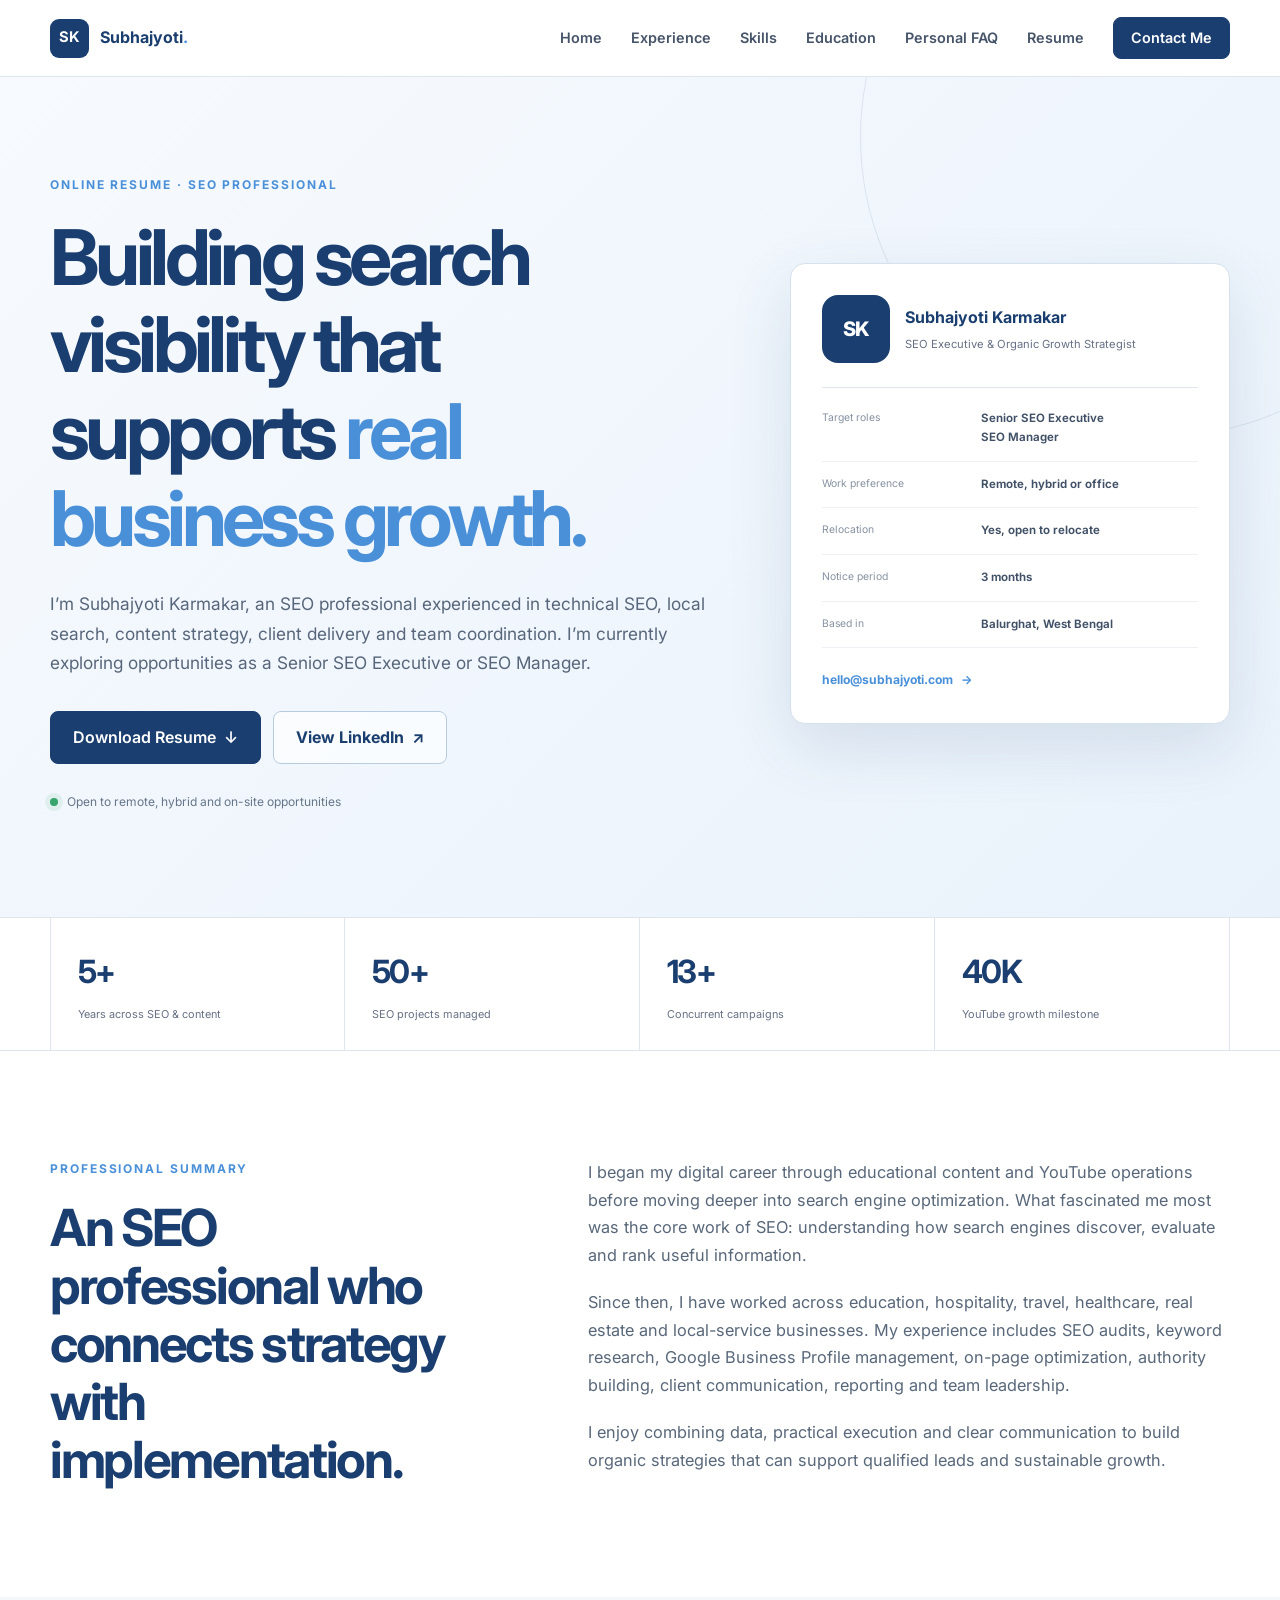
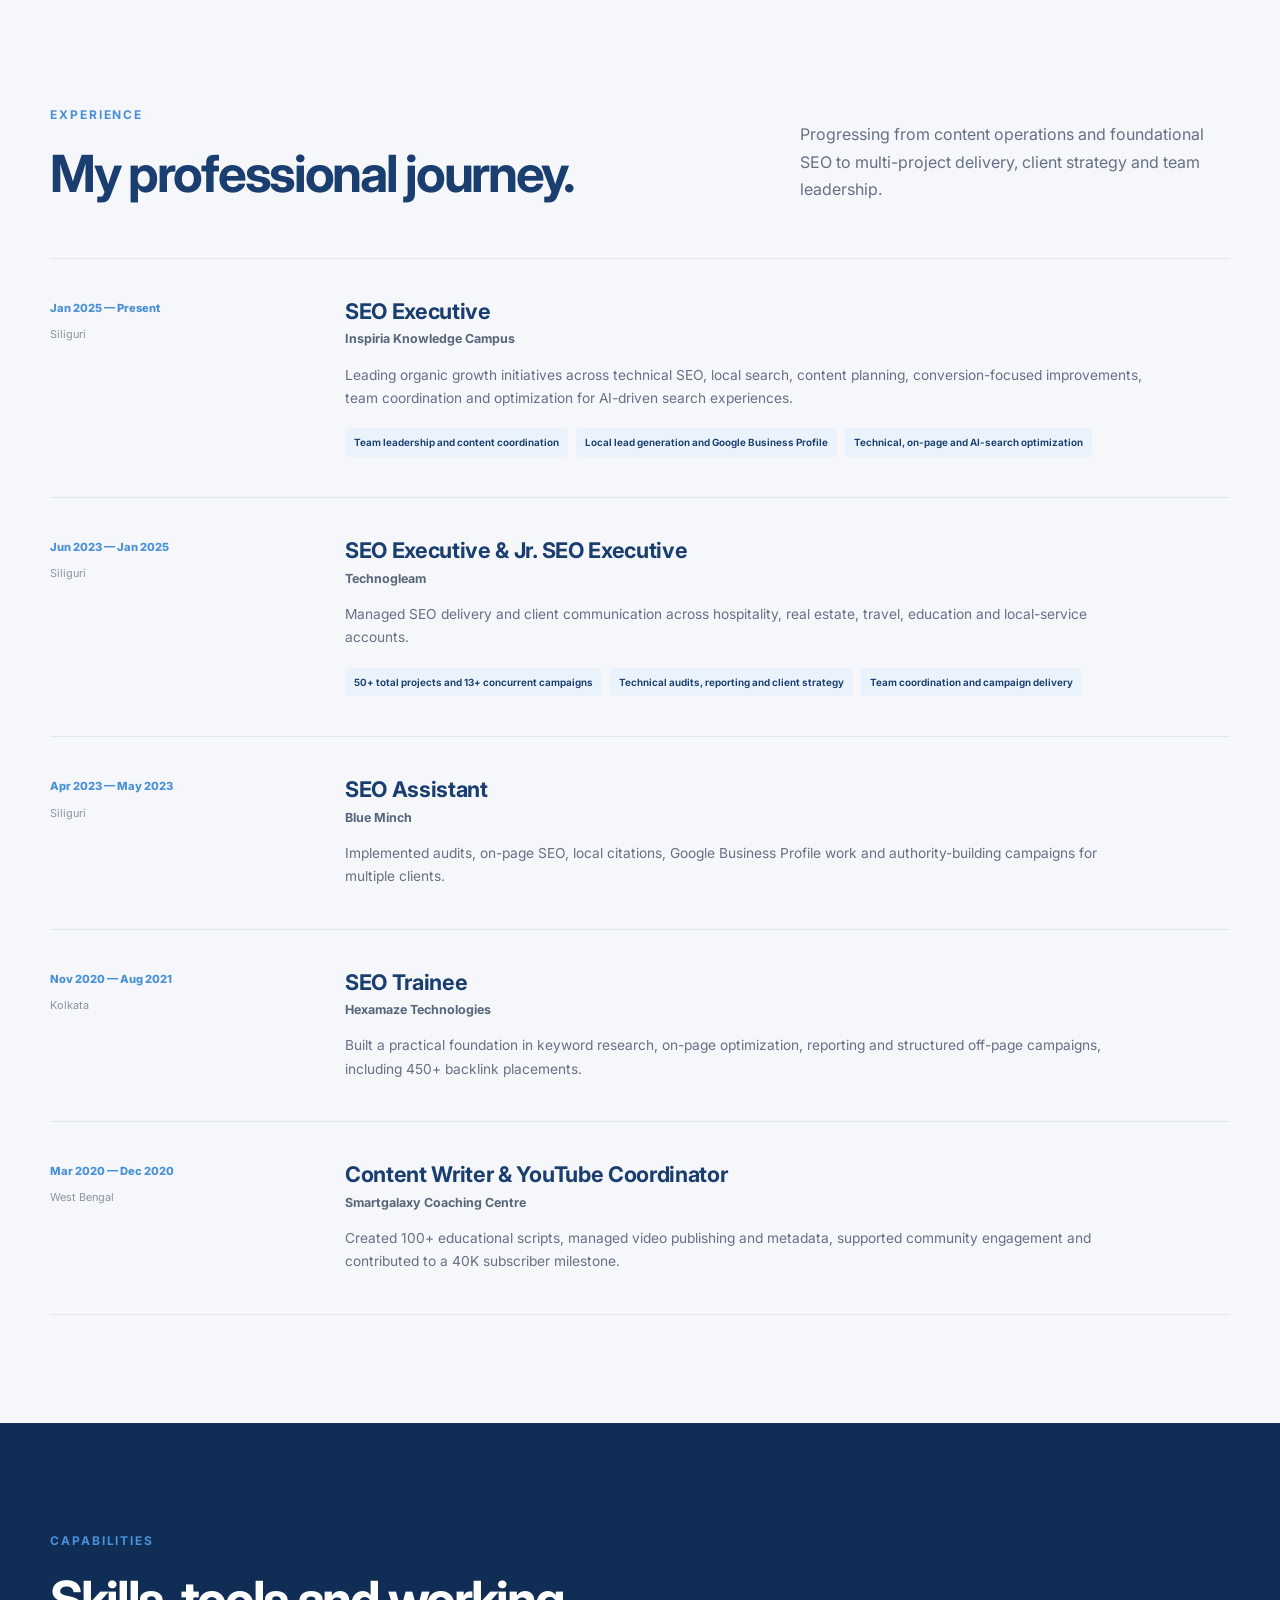
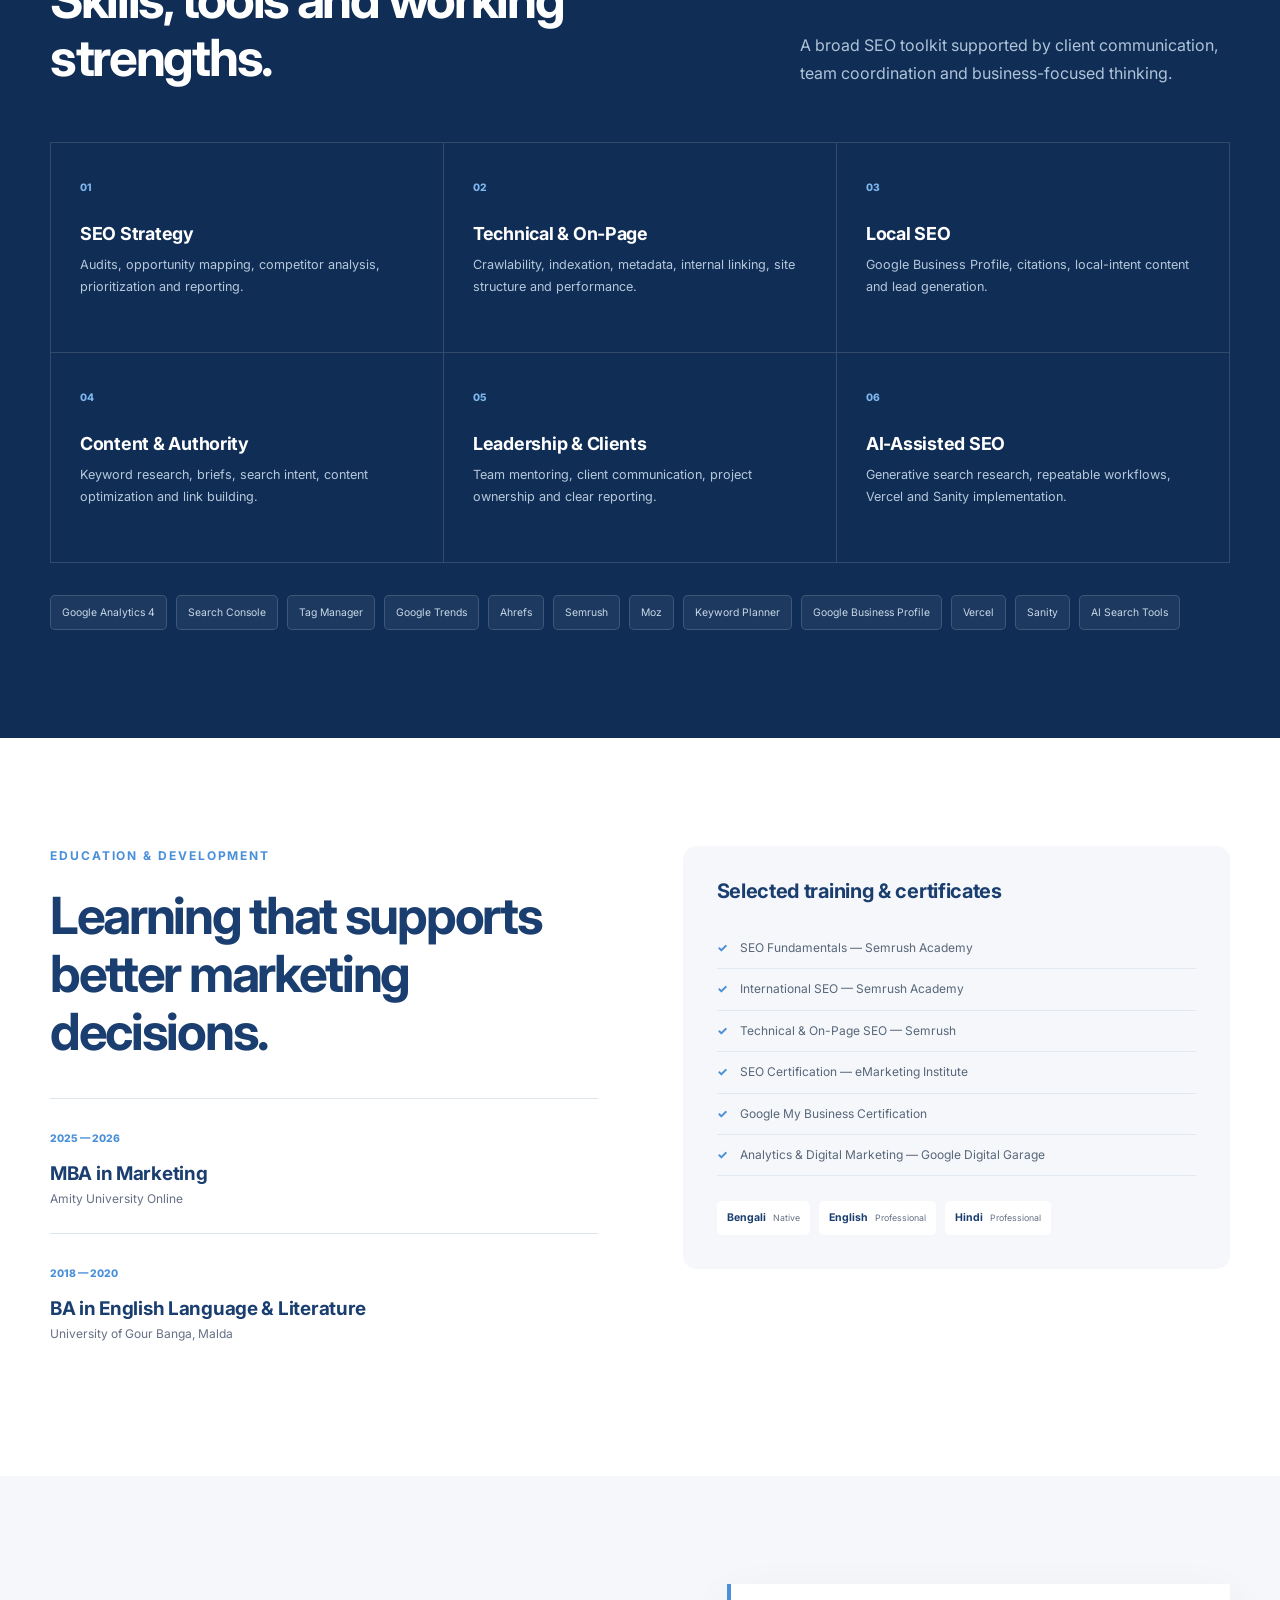
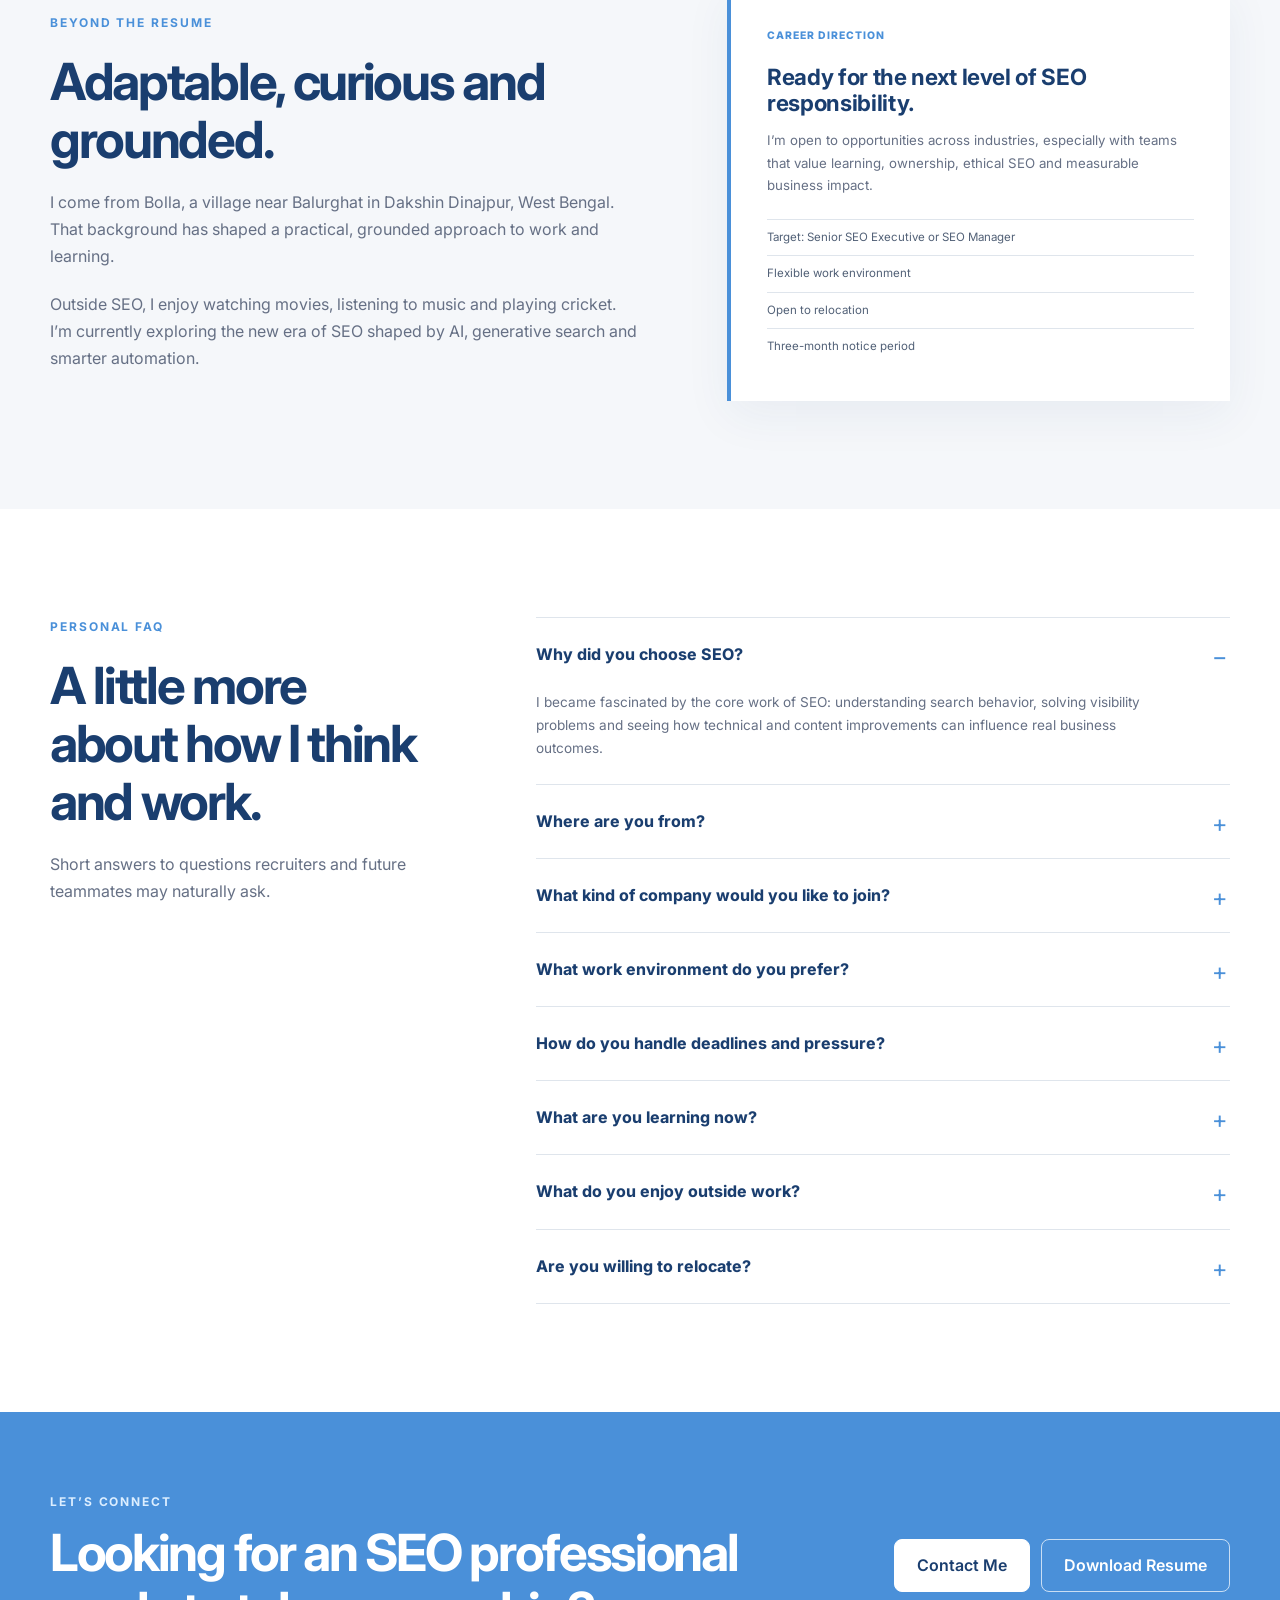
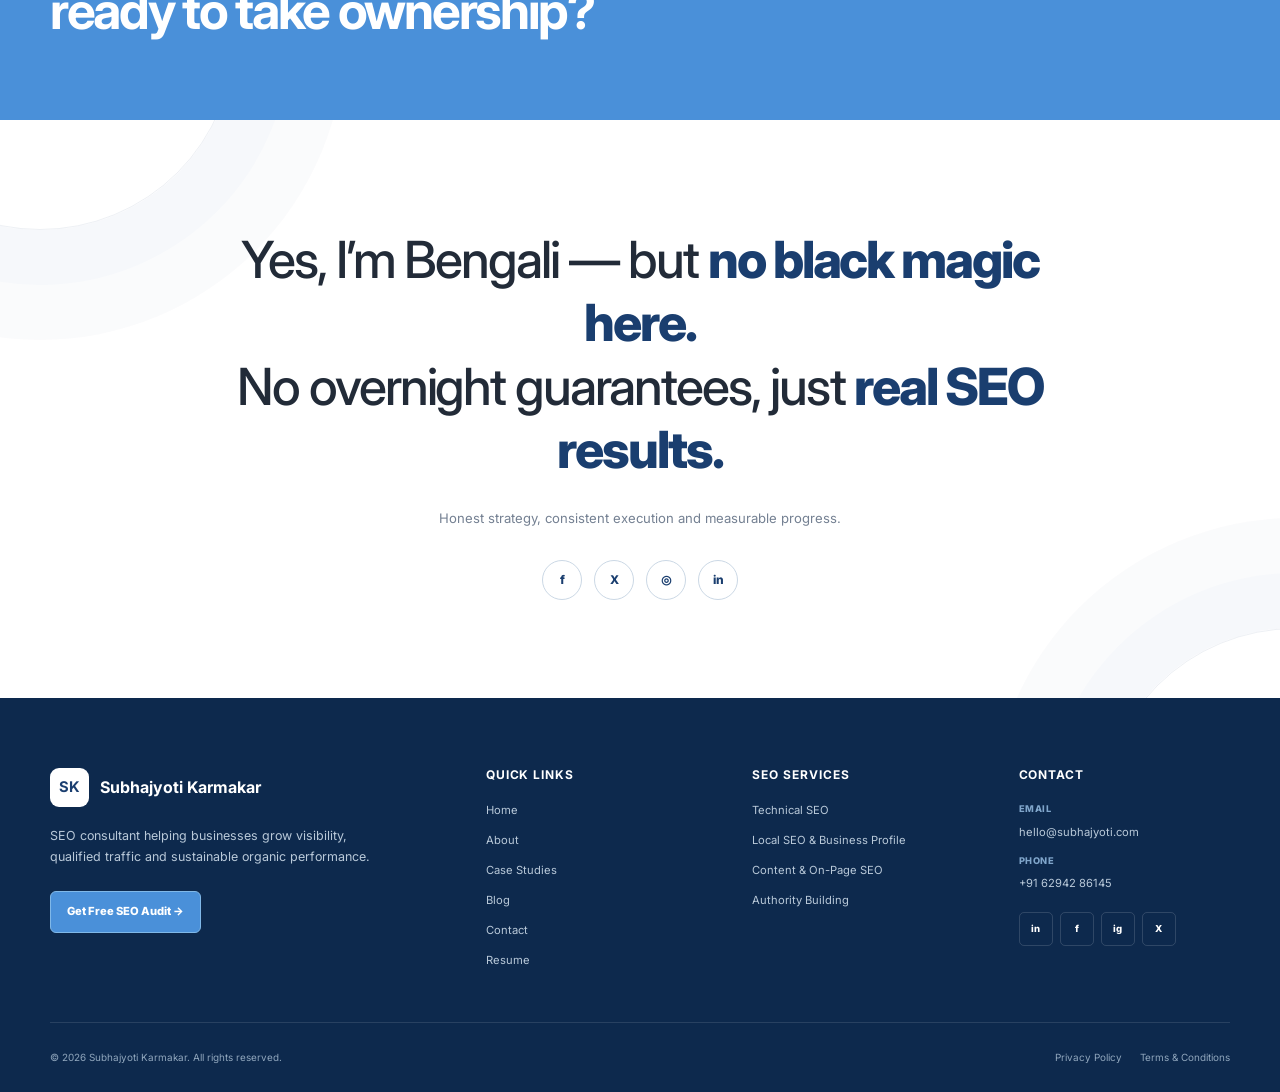
==== pages/about.html @ 091ea323 "Add files via upload" ====
<!DOCTYPE html>
<html lang="en">
<head>
  <meta charset="UTF-8">
  <meta name="viewport" content="width=device-width, initial-scale=1.0">
  <meta name="description" content="Learn about Subhajyoti Karmakar, an SEO professional with experience in technical SEO, local SEO, content strategy, team leadership and AI-assisted search optimization.">
  <meta name="author" content="Subhajyoti Karmakar">
  <meta name="robots" content="index, follow">
  <meta name="theme-color" content="#1A3E6F">

  <meta property="og:type" content="profile">
  <meta property="og:title" content="About Subhajyoti Karmakar | SEO Professional">
  <meta property="og:description" content="Online resume, professional journey, experience, skills and career goals of SEO professional Subhajyoti Karmakar.">
  <meta property="og:url" content="https://subhajyoti.com/about">
  <link rel="canonical" href="https://subhajyoti.com/about">

  <title>About Subhajyoti Karmakar | Senior SEO Executive</title>

  <link rel="preconnect" href="https://fonts.googleapis.com">
  <link rel="preconnect" href="https://fonts.gstatic.com" crossorigin>
  <link href="https://fonts.googleapis.com/css2?family=Inter:wght@400;500;600;700;800&family=Noto+Sans+Bengali:wght@500;600;700;800&display=swap" rel="stylesheet">
  <link rel="stylesheet" href="../assets/css/styles.css">
  <link rel="stylesheet" href="../assets/css/about.css">
  <script src="../assets/js/about.js" defer></script>

  <script type="application/ld+json">
    {
      "@context": "https://schema.org",
      "@type": "ProfilePage",
      "mainEntity": {
        "@type": "Person",
        "name": "Subhajyoti Karmakar",
        "jobTitle": "SEO Executive",
        "email": "mailto:hello@subhajyoti.com",
        "url": "https://subhajyoti.com/about",
        "sameAs": [
          "https://www.linkedin.com/in/subhajyoti-karmakar/",
          "https://www.facebook.com/subhajyotik0",
          "https://www.instagram.com/iamsubhajyoti/",
          "https://x.com/i_am_subhajyoti"
        ],
        "address": {
          "@type": "PostalAddress",
          "addressLocality": "Balurghat",
          "addressRegion": "West Bengal",
          "addressCountry": "IN"
        },
        "knowsLanguage": ["Bengali", "English", "Hindi"],
        "knowsAbout": ["SEO Strategy", "Technical SEO", "Local SEO", "Content Strategy", "Link Building", "YouTube SEO", "Google Analytics 4", "Google Search Console", "AI Search Optimization"]
      }
    }
  </script>
  <script type="application/ld+json">
    {
      "@context": "https://schema.org",
      "@type": "BreadcrumbList",
      "itemListElement": [
        {"@type":"ListItem","position":1,"name":"Home","item":"https://subhajyoti.com/"},
        {"@type":"ListItem","position":2,"name":"About","item":"https://subhajyoti.com/about"}
      ]
    }
  </script>
</head>
<body class="about-page">
  <a class="skip-link" href="#main-content">Skip to main content</a>

  <header class="site-header" id="top">
    <div class="container nav-wrap">
      <a class="brand" href="../index.html" aria-label="Subhajyoti Karmakar, homepage">
        <span class="brand-mark" aria-hidden="true">SK</span>
        <span>Subhajyoti<span class="brand-dot">.</span></span>
      </a>

      <button class="menu-toggle" type="button" aria-expanded="false" aria-controls="primary-nav" aria-label="Open navigation menu">
        <span></span><span></span><span></span>
      </button>

      <nav class="primary-nav" id="primary-nav" aria-label="About page navigation">
        <a href="../index.html">Home</a>
        <a href="#experience">Experience</a>
        <a href="#skills">Skills</a>
        <a href="#education">Education</a>
        <a href="#personal-faq">Personal FAQ</a>
        <a href="../assets/documents/subhajyoti-karmakar-resume.pdf" target="_blank">Resume</a>
        <a class="button button-small" href="mailto:hello@subhajyoti.com">Contact Me</a>
      </nav>
    </div>
  </header>

  <main id="main-content">
    <section class="resume-hero" aria-labelledby="about-title">
      <div class="container resume-hero-grid">
        <div class="resume-hero-copy">
          <p class="eyebrow">Online Resume &middot; SEO Professional</p>
          <h1 id="about-title">Building search visibility that supports <span>real business growth.</span></h1>
          <p>I&rsquo;m Subhajyoti Karmakar, an SEO professional experienced in technical SEO, local search, content strategy, client delivery and team coordination. I&rsquo;m currently exploring opportunities as a Senior SEO Executive or SEO Manager.</p>
          <div class="resume-actions">
            <a class="button" href="../assets/documents/subhajyoti-karmakar-resume.pdf" download>Download Resume <span aria-hidden="true">&darr;</span></a>
            <a class="outline-button" href="https://www.linkedin.com/in/subhajyoti-karmakar/" target="_blank" rel="noopener noreferrer">View LinkedIn <span aria-hidden="true">&nearr;</span></a>
          </div>
          <div class="availability-line"><i></i><span>Open to remote, hybrid and on-site opportunities</span></div>
        </div>

        <aside class="candidate-card" aria-label="Candidate overview">
          <div class="candidate-top">
            <div class="profile-monogram" aria-hidden="true">SK</div>
            <div><strong>Subhajyoti Karmakar</strong><span>SEO Executive &amp; Organic Growth Strategist</span></div>
          </div>
          <dl>
            <div><dt>Target roles</dt><dd>Senior SEO Executive<br>SEO Manager</dd></div>
            <div><dt>Work preference</dt><dd>Remote, hybrid or office</dd></div>
            <div><dt>Relocation</dt><dd>Yes, open to relocate</dd></div>
            <div><dt>Notice period</dt><dd>3 months</dd></div>
            <div><dt>Based in</dt><dd>Balurghat, West Bengal</dd></div>
          </dl>
          <a href="mailto:hello@subhajyoti.com">hello@subhajyoti.com <span aria-hidden="true">&rarr;</span></a>
        </aside>
      </div>
    </section>

    <section class="quick-proof" aria-label="Career highlights">
      <div class="container quick-proof-grid">
        <div><strong>5+</strong><span>Years across SEO &amp; content</span></div>
        <div><strong>50+</strong><span>SEO projects managed</span></div>
        <div><strong>13+</strong><span>Concurrent campaigns</span></div>
        <div><strong>40K</strong><span>YouTube growth milestone</span></div>
      </div>
    </section>

    <section class="about-resume-section" aria-labelledby="summary-title">
      <div class="container summary-grid">
        <div>
          <p class="eyebrow">Professional summary</p>
          <h2 id="summary-title">An SEO professional who connects strategy with implementation.</h2>
        </div>
        <div class="summary-copy">
          <p>I began my digital career through educational content and YouTube operations before moving deeper into search engine optimization. What fascinated me most was the core work of SEO: understanding how search engines discover, evaluate and rank useful information.</p>
          <p>Since then, I have worked across education, hospitality, travel, healthcare, real estate and local-service businesses. My experience includes SEO audits, keyword research, Google Business Profile management, on-page optimization, authority building, client communication, reporting and team leadership.</p>
          <p>I enjoy combining data, practical execution and clear communication to build organic strategies that can support qualified leads and sustainable growth.</p>
        </div>
      </div>
    </section>

    <section class="about-resume-section experience-section" id="experience" aria-labelledby="experience-title">
      <div class="container">
        <div class="resume-section-heading">
          <div><p class="eyebrow">Experience</p><h2 id="experience-title">My professional journey.</h2></div>
          <p>Progressing from content operations and foundational SEO to multi-project delivery, client strategy and team leadership.</p>
        </div>

        <ol class="career-list">
          <li>
            <div class="career-date"><time>Jan 2025 &mdash; Present</time><span>Siliguri</span></div>
            <div class="career-role"><h3>SEO Executive</h3><strong>Inspiria Knowledge Campus</strong><p>Leading organic growth initiatives across technical SEO, local search, content planning, conversion-focused improvements, team coordination and optimization for AI-driven search experiences.</p><ul><li>Team leadership and content coordination</li><li>Local lead generation and Google Business Profile</li><li>Technical, on-page and AI-search optimization</li></ul></div>
          </li>
          <li>
            <div class="career-date"><time>Jun 2023 &mdash; Jan 2025</time><span>Siliguri</span></div>
            <div class="career-role"><h3>SEO Executive &amp; Jr. SEO Executive</h3><strong>Technogleam</strong><p>Managed SEO delivery and client communication across hospitality, real estate, travel, education and local-service accounts.</p><ul><li>50+ total projects and 13+ concurrent campaigns</li><li>Technical audits, reporting and client strategy</li><li>Team coordination and campaign delivery</li></ul></div>
          </li>
          <li>
            <div class="career-date"><time>Apr 2023 &mdash; May 2023</time><span>Siliguri</span></div>
            <div class="career-role"><h3>SEO Assistant</h3><strong>Blue Minch</strong><p>Implemented audits, on-page SEO, local citations, Google Business Profile work and authority-building campaigns for multiple clients.</p></div>
          </li>
          <li>
            <div class="career-date"><time>Nov 2020 &mdash; Aug 2021</time><span>Kolkata</span></div>
            <div class="career-role"><h3>SEO Trainee</h3><strong>Hexamaze Technologies</strong><p>Built a practical foundation in keyword research, on-page optimization, reporting and structured off-page campaigns, including 450+ backlink placements.</p></div>
          </li>
          <li>
            <div class="career-date"><time>Mar 2020 &mdash; Dec 2020</time><span>West Bengal</span></div>
            <div class="career-role"><h3>Content Writer &amp; YouTube Coordinator</h3><strong>Smartgalaxy Coaching Centre</strong><p>Created 100+ educational scripts, managed video publishing and metadata, supported community engagement and contributed to a 40K subscriber milestone.</p></div>
          </li>
        </ol>
      </div>
    </section>

    <section class="about-resume-section skills-section" id="skills" aria-labelledby="skills-title">
      <div class="container">
        <div class="resume-section-heading light-resume-heading">
          <div><p class="eyebrow">Capabilities</p><h2 id="skills-title">Skills, tools and working strengths.</h2></div>
          <p>A broad SEO toolkit supported by client communication, team coordination and business-focused thinking.</p>
        </div>
        <div class="capability-grid">
          <article><span>01</span><h3>SEO Strategy</h3><p>Audits, opportunity mapping, competitor analysis, prioritization and reporting.</p></article>
          <article><span>02</span><h3>Technical &amp; On-Page</h3><p>Crawlability, indexation, metadata, internal linking, site structure and performance.</p></article>
          <article><span>03</span><h3>Local SEO</h3><p>Google Business Profile, citations, local-intent content and lead generation.</p></article>
          <article><span>04</span><h3>Content &amp; Authority</h3><p>Keyword research, briefs, search intent, content optimization and link building.</p></article>
          <article><span>05</span><h3>Leadership &amp; Clients</h3><p>Team mentoring, client communication, project ownership and clear reporting.</p></article>
          <article><span>06</span><h3>AI-Assisted SEO</h3><p>Generative search research, repeatable workflows, Vercel and Sanity implementation.</p></article>
        </div>
        <div class="tool-cloud" aria-label="SEO and marketing tools">
          <span>Google Analytics 4</span><span>Search Console</span><span>Tag Manager</span><span>Google Trends</span><span>Ahrefs</span><span>Semrush</span><span>Moz</span><span>Keyword Planner</span><span>Google Business Profile</span><span>Vercel</span><span>Sanity</span><span>AI Search Tools</span>
        </div>
      </div>
    </section>

    <section class="about-resume-section education-section" id="education" aria-labelledby="education-title">
      <div class="container education-layout">
        <div>
          <p class="eyebrow">Education &amp; development</p>
          <h2 id="education-title">Learning that supports better marketing decisions.</h2>
          <div class="education-list">
            <article><time>2025 &mdash; 2026</time><h3>MBA in Marketing</h3><p>Amity University Online</p></article>
            <article><time>2018 &mdash; 2020</time><h3>BA in English Language &amp; Literature</h3><p>University of Gour Banga, Malda</p></article>
          </div>
        </div>
        <div class="certification-panel">
          <h3>Selected training &amp; certificates</h3>
          <ul>
            <li>SEO Fundamentals &mdash; Semrush Academy</li>
            <li>International SEO &mdash; Semrush Academy</li>
            <li>Technical &amp; On-Page SEO &mdash; Semrush</li>
            <li>SEO Certification &mdash; eMarketing Institute</li>
            <li>Google My Business Certification</li>
            <li>Analytics &amp; Digital Marketing &mdash; Google Digital Garage</li>
          </ul>
          <div class="language-row"><span>Bengali <small>Native</small></span><span>English <small>Professional</small></span><span>Hindi <small>Professional</small></span></div>
        </div>
      </div>
    </section>

    <section class="about-resume-section personal-section" aria-labelledby="personal-title">
      <div class="container personal-grid">
        <div class="personal-copy">
          <p class="eyebrow">Beyond the resume</p>
          <h2 id="personal-title">Adaptable, curious and grounded.</h2>
          <p>I come from Bolla, a village near Balurghat in Dakshin Dinajpur, West Bengal. That background has shaped a practical, grounded approach to work and learning.</p>
          <p>Outside SEO, I enjoy watching movies, listening to music and playing cricket. I&rsquo;m currently exploring the new era of SEO shaped by AI, generative search and smarter automation.</p>
        </div>
        <div class="career-direction-card">
          <span>Career direction</span>
          <h3>Ready for the next level of SEO responsibility.</h3>
          <p>I&rsquo;m open to opportunities across industries, especially with teams that value learning, ownership, ethical SEO and measurable business impact.</p>
          <ul><li>Target: Senior SEO Executive or SEO Manager</li><li>Flexible work environment</li><li>Open to relocation</li><li>Three-month notice period</li></ul>
        </div>
      </div>
    </section>

    <section class="about-resume-section faq-resume-section" id="personal-faq" aria-labelledby="personal-faq-title">
      <div class="container faq-resume-layout">
        <div class="faq-resume-intro">
          <p class="eyebrow">Personal FAQ</p>
          <h2 id="personal-faq-title">A little more about how I think and work.</h2>
          <p>Short answers to questions recruiters and future teammates may naturally ask.</p>
        </div>
        <div class="faq-resume-list">
          <details open><summary>Why did you choose SEO?</summary><p>I became fascinated by the core work of SEO: understanding search behavior, solving visibility problems and seeing how technical and content improvements can influence real business outcomes.</p></details>
          <details><summary>Where are you from?</summary><p>I&rsquo;m from Bolla village near Balurghat in Dakshin Dinajpur, West Bengal.</p></details>
          <details><summary>What kind of company would you like to join?</summary><p>I&rsquo;m open across industries. The most important factors are meaningful responsibility, continuous learning, ethical work and the opportunity to contribute to measurable growth.</p></details>
          <details><summary>What work environment do you prefer?</summary><p>I can adapt to remote, hybrid or office-based environments and work effectively with the structure the role requires.</p></details>
          <details><summary>How do you handle deadlines and pressure?</summary><p>I organize work by priority, focus on the highest-impact tasks, communicate timelines clearly and remain flexible when plans change.</p></details>
          <details><summary>What are you learning now?</summary><p>I&rsquo;m exploring the new SEO era shaped by AI, generative search, automation and changing user discovery behavior.</p></details>
          <details><summary>What do you enjoy outside work?</summary><p>I enjoy watching movies, listening to music and playing cricket.</p></details>
          <details><summary>Are you willing to relocate?</summary><p>Yes. I&rsquo;m open to relocation and also comfortable with remote or hybrid opportunities.</p></details>
        </div>
      </div>
    </section>

    <section class="resume-cta" aria-labelledby="resume-cta-title">
      <div class="container resume-cta-inner">
        <div><p class="eyebrow">Let&rsquo;s connect</p><h2 id="resume-cta-title">Looking for an SEO professional ready to take ownership?</h2></div>
        <div class="resume-cta-actions"><a class="button button-light" href="mailto:hello@subhajyoti.com">Contact Me</a><a class="button button-outline-light" href="../assets/documents/subhajyoti-karmakar-resume.pdf" download>Download Resume</a></div>
      </div>
    </section>

    <section class="bengali-signoff" aria-labelledby="bengali-signoff-title">
      <div class="container bengali-signoff-inner">
        <h2 id="bengali-signoff-title">Yes, I&rsquo;m Bengali &mdash; but <strong>no black magic here.</strong><br>No overnight guarantees, just <strong>real SEO results.</strong></h2>
        <p class="signoff-translation">Honest strategy, consistent execution and measurable progress.</p>
        <div class="signoff-socials" aria-label="Social profiles">
          <a href="https://www.facebook.com/subhajyotik0" target="_blank" rel="noopener noreferrer" aria-label="Facebook"><span aria-hidden="true">f</span></a>
          <a href="https://x.com/i_am_subhajyoti" target="_blank" rel="noopener noreferrer" aria-label="X"><span aria-hidden="true">X</span></a>
          <a href="https://www.instagram.com/iamsubhajyoti/" target="_blank" rel="noopener noreferrer" aria-label="Instagram"><span aria-hidden="true">◎</span></a>
          <a href="https://www.linkedin.com/in/subhajyoti-karmakar/" target="_blank" rel="noopener noreferrer" aria-label="LinkedIn"><span aria-hidden="true">in</span></a>
        </div>
      </div>
    </section>
  </main>

  <footer class="site-footer"><div class="container footer-main"><div class="footer-intro"><a class="brand footer-brand" href="../index.html"><span class="brand-mark" aria-hidden="true">SK</span><span>Subhajyoti Karmakar</span></a><p>SEO consultant helping businesses grow visibility, qualified traffic and sustainable organic performance.</p><a class="footer-audit" href="contact.html#contact-form-section">Get Free SEO Audit &rarr;</a></div><div class="footer-column"><h2>Quick Links</h2><nav aria-label="Footer navigation"><a href="../index.html">Home</a><a href="about.html">About</a><a href="case-studies.html">Case Studies</a><a href="blog.html">Blog</a><a href="contact.html">Contact</a><a href="../assets/documents/subhajyoti-karmakar-resume.pdf" target="_blank">Resume</a></nav></div><div class="footer-column"><h2>SEO Services</h2><nav aria-label="Footer services"><a href="../index.html#services">Technical SEO</a><a href="../index.html#services">Local SEO &amp; Business Profile</a><a href="../index.html#services">Content &amp; On-Page SEO</a><a href="../index.html#services">Authority Building</a></nav></div><div class="footer-column"><h2>Contact</h2><address class="footer-contact-list"><span>Email</span><a href="mailto:hello@subhajyoti.com">hello@subhajyoti.com</a><span>Phone</span><a href="tel:+916294286145">+91 62942 86145</a></address><div class="footer-socials" aria-label="Social profiles"><a href="https://www.linkedin.com/in/subhajyoti-karmakar/" target="_blank" rel="noopener noreferrer" aria-label="LinkedIn">in</a><a href="https://www.facebook.com/subhajyotik0" target="_blank" rel="noopener noreferrer" aria-label="Facebook">f</a><a href="https://www.instagram.com/iamsubhajyoti/" target="_blank" rel="noopener noreferrer" aria-label="Instagram">ig</a><a href="https://x.com/i_am_subhajyoti" target="_blank" rel="noopener noreferrer" aria-label="X">X</a></div></div></div><div class="container footer-bottom"><p>&copy; <span id="current-year">2026</span> Subhajyoti Karmakar. All rights reserved.</p><div class="footer-legal"><a href="privacy-policy.html">Privacy Policy</a><a href="terms-and-conditions.html">Terms &amp; Conditions</a></div></div></footer>
</body>
</html>
---- assets/css/styles.css ----
:root {
  --navy: #1a3e6f;
  --navy-dark: #102d55;
  --blue: #4a90d9;
  --blue-light: #eaf3fc;
  --white: #f5f7fa;
  --paper: #ffffff;
  --charcoal: #333333;
  --muted: #667085;
  --line: #dfe5ec;
  --shadow: 0 20px 60px rgba(26, 62, 111, 0.1);
  --radius: 14px;
  --container: 1180px;
}

*, *::before, *::after { box-sizing: border-box; }

html { scroll-behavior: smooth; }

body {
  margin: 0;
  background: var(--paper);
  color: var(--charcoal);
  font-family: "Inter", Arial, sans-serif;
  font-size: 16px;
  line-height: 1.7;
  -webkit-font-smoothing: antialiased;
}

body.menu-open { overflow: hidden; }

img, svg { display: block; max-width: 100%; }
a { color: inherit; }
button, input, textarea { font: inherit; }

h1, h2, h3 {
  margin: 0;
  color: var(--navy);
  font-family: "Inter", Arial, sans-serif;
  font-weight: 700;
  line-height: 1.13;
}

h1 { font-size: clamp(3rem, 6vw, 5.25rem); letter-spacing: -0.06em; }
h2 { font-size: clamp(2.3rem, 4vw, 3.75rem); letter-spacing: -0.045em; }
h3 { font-size: 1.45rem; letter-spacing: -0.015em; }
p { margin: 0; }

.sr-only { position: absolute !important; width: 1px !important; height: 1px !important; padding: 0 !important; margin: -1px !important; overflow: hidden !important; clip: rect(0,0,0,0) !important; white-space: nowrap !important; border: 0 !important; }

.container { width: min(calc(100% - 48px), var(--container)); margin-inline: auto; }
.section { padding: 112px 0; scroll-margin-top: 80px; }
.section-muted { background: var(--white); }

.skip-link {
  position: fixed;
  z-index: 999;
  top: 12px;
  left: 12px;
  padding: 10px 16px;
  border-radius: 6px;
  background: var(--navy);
  color: white;
  transform: translateY(-150%);
}

.skip-link:focus { transform: translateY(0); }

.announcement { background: var(--navy-dark); color: #d9e7f5; font-size: .76rem; }
.announcement-inner { display: flex; min-height: 38px; align-items: center; justify-content: center; gap: 12px; }
.announcement a { color: white; font-weight: 700; text-underline-offset: 3px; }
.announcement a span { color: #8dc2f4; }

.site-header {
  position: sticky;
  z-index: 100;
  top: 0;
  border-bottom: 1px solid transparent;
  background: rgba(255, 255, 255, 0.93);
  backdrop-filter: blur(12px);
  transition: border-color 180ms ease, box-shadow 180ms ease;
}

.site-header.scrolled { border-color: var(--line); box-shadow: 0 6px 24px rgba(16, 45, 85, 0.05); }
.nav-wrap { display: flex; min-height: 76px; align-items: center; justify-content: space-between; }

.brand {
  display: inline-flex;
  align-items: center;
  gap: 11px;
  color: var(--navy);
  font-weight: 700;
  text-decoration: none;
}

.brand-mark {
  display: grid;
  width: 39px;
  height: 39px;
  place-items: center;
  border-radius: 9px;
  background: var(--navy);
  color: white;
  font-family: "Inter", Arial, sans-serif;
  font-size: .92rem;
  letter-spacing: .02em;
}

.brand-dot { color: var(--blue); }
.primary-nav { display: flex; align-items: center; gap: 29px; }
.primary-nav > a:not(.button) { color: #465469; font-size: .9rem; font-weight: 600; text-decoration: none; }
.primary-nav > a:not(.button):hover { color: var(--blue); }

.button {
  display: inline-flex;
  min-height: 52px;
  align-items: center;
  justify-content: center;
  border: 1px solid var(--navy);
  border-radius: 8px;
  background: var(--navy);
  color: white;
  cursor: pointer;
  font-weight: 600;
  padding: 12px 22px;
  text-decoration: none;
  transition: background 180ms ease, border-color 180ms ease, transform 180ms ease;
}

.button:hover { border-color: var(--blue); background: var(--blue); transform: translateY(-2px); }
.button:focus-visible, a:focus-visible, input:focus-visible, textarea:focus-visible { outline: 3px solid rgba(74, 144, 217, .35); outline-offset: 3px; }
.button-small { min-height: 42px; padding: 8px 17px; font-size: .9rem; }
.menu-toggle { display: none; }

.hero { position: relative; overflow: hidden; padding: 102px 0 104px; background: linear-gradient(135deg, var(--navy-dark) 0%, var(--navy) 52%, #215d99 100%); }
.hero::before { position: absolute; top: -230px; right: -130px; width: 580px; height: 580px; border: 1px solid rgba(255,255,255,.09); border-radius: 50%; content: ""; }
.hero::after { position: absolute; right: 17%; bottom: -280px; width: 480px; height: 480px; border: 90px solid rgba(74,144,217,.12); border-radius: 50%; content: ""; }
.hero-grid { position: relative; z-index: 1; display: block; max-width: 1050px; text-align: center; }
.eyebrow { margin-bottom: 20px; color: var(--blue); font-size: .75rem; font-weight: 700; letter-spacing: .16em; text-transform: uppercase; }
.hero-eyebrow { color: #9dc7ef; }
.hero h1 { max-width: 970px; margin-inline: auto; color: white; font-size: clamp(3.4rem, 7.4vw, 6.6rem); line-height: .98; }
.hero h1 span { display: block; color: #84bef3; }
.hero-text { max-width: 760px; margin: 27px auto 0; color: #d4e1ef; font-size: 1.16rem; line-height: 1.7; }
.hero-actions { display: flex; align-items: center; justify-content: center; flex-wrap: wrap; gap: 14px; margin-top: 36px; }
.text-link { color: var(--navy); font-weight: 700; text-decoration: none; }
.text-link span, .read-link { color: var(--blue); }
.text-link:hover, .read-link:hover { text-decoration: underline; text-underline-offset: 4px; }
.hero-link { color: white; }
.button-light { border-color: white; background: white; color: var(--navy); }
.button-light:hover { border-color: #dcecff; background: #dcecff; color: var(--navy); }
.button-outline-light { border-color: rgba(255,255,255,.7); background: transparent; color: white; }
.button-outline-light:hover { border-color: white; background: rgba(255,255,255,.12); color: white; }

.audit-card { position: relative; max-width: 900px; margin: 46px auto 0; padding: 29px 32px 25px; border: 1px solid rgba(255,255,255,.62); border-radius: 10px; background: white; box-shadow: 0 28px 80px rgba(4,24,51,.3); text-align: left; }
.audit-card h2 { margin-top: 10px; font-size: 1.25rem; line-height: 1.35; text-align: center; }
.audit-kicker { display: block; color: var(--blue); font-size: .68rem; font-weight: 800; letter-spacing: .1em; text-align: center; text-transform: uppercase; }
.audit-form { display: grid; grid-template-columns: 1fr auto; gap: 10px; margin-top: 20px; }
.audit-form input { width: 100%; height: 58px; border: 1px solid #cfd9e5; border-radius: 5px; background: #f9fbfd; color: var(--charcoal); padding: 0 17px; }
.audit-form input:focus { border-color: var(--blue); outline: 3px solid rgba(74,144,217,.14); }
.audit-form .button { min-width: 220px; height: 58px; border-radius: 5px; }
.audit-form .button span { margin-left: 8px; }
.audit-points { display: flex; justify-content: center; flex-wrap: wrap; gap: 10px 24px; margin-top: 16px; color: #768295; font-size: .66rem; }
.audit-points i { color: #2b9a64; font-style: normal; font-weight: 700; }

.trust-highlight { padding: 68px 0; background: white; }
.trust-heading { display: flex; align-items: flex-end; justify-content: space-between; gap: 50px; margin-bottom: 34px; }
.trust-heading .eyebrow { margin-bottom: 8px; }
.trust-heading h2 { max-width: 650px; font-size: clamp(2rem, 3.3vw, 3rem); }
.trust-grid { display: grid; grid-template-columns: repeat(4, 1fr); border-top: 1px solid var(--line); border-left: 1px solid var(--line); }
.trust-grid article { min-height: 145px; padding: 24px; border-right: 1px solid var(--line); border-bottom: 1px solid var(--line); }
.trust-grid article > span { color: var(--blue); font-size: .66rem; font-weight: 800; }
.trust-grid p { margin-top: 20px; color: #576579; font-size: .84rem; }
.trust-grid strong { color: var(--navy); }

.proof-strip { border-bottom: 1px solid var(--line); background: white; }
.proof-grid { display: grid; grid-template-columns: 1.35fr repeat(3, .65fr); min-height: 122px; align-items: center; gap: 30px; }
.proof-grid > p { max-width: 270px; color: var(--muted); font-size: .86rem; line-height: 1.5; }
.proof-grid > p strong { color: var(--navy); }
.proof-grid > div { padding-left: 26px; border-left: 1px solid var(--line); }
.proof-grid strong, .proof-grid span { display: block; }
.proof-grid > div strong { color: var(--navy); font-family: "Inter", Arial, sans-serif; font-size: 1.8rem; line-height: 1.1; letter-spacing: -.04em; }
.proof-grid > div span { margin-top: 5px; color: var(--muted); font-size: .7rem; }

.brand-strip { padding: 29px 0 34px; border-bottom: 1px solid var(--line); background: var(--white); text-align: center; }
.brand-strip p { color: #8a94a3; font-size: .68rem; font-weight: 700; letter-spacing: .12em; text-transform: uppercase; }
.brand-strip .eyebrow { margin-bottom: 9px; color: var(--blue); }
.brand-strip h2 { font-size: 1.35rem; letter-spacing: -.025em; }
.brand-list { display: flex; align-items: center; justify-content: center; flex-wrap: wrap; gap: 28px 48px; margin-top: 22px; }
.brand-list span { color: #526176; font-size: 1.05rem; font-weight: 800; letter-spacing: -.03em; }

.split-grid { display: grid; grid-template-columns: .85fr 1.15fr; gap: 120px; }
.about-copy { color: #566377; font-size: 1.06rem; }
.about-copy > p + p { margin-top: 19px; }
.principles { display: grid; grid-template-columns: repeat(2, 1fr); gap: 22px; margin-top: 37px; padding-top: 29px; border-top: 1px solid var(--line); }
.principles strong, .principles span { display: block; }
.principles strong { color: var(--navy); font-size: .9rem; }
.principles span { margin-top: 3px; font-size: .8rem; }
.resume-button { margin-top: 30px; }
.resume-button span { margin-left: 8px; }

.journey-section { background: white; }
.journey-layout { display: grid; grid-template-columns: .72fr 1.28fr; gap: 100px; align-items: start; }
.journey-intro { position: sticky; top: 115px; }
.journey-intro > p:not(.eyebrow) { margin: 23px 0; color: var(--muted); }
.journey-timeline { position: relative; margin: 0; padding: 0; list-style: none; }
.journey-timeline::before { position: absolute; top: 8px; bottom: 8px; left: 112px; width: 1px; background: #cfdbe8; content: ""; }
.journey-timeline li { position: relative; display: grid; grid-template-columns: 92px 1fr; gap: 42px; padding-bottom: 35px; }
.journey-timeline li:last-child { padding-bottom: 0; }
.journey-timeline li::before { position: absolute; top: 7px; left: 106px; width: 13px; height: 13px; border: 3px solid white; border-radius: 50%; background: var(--blue); box-shadow: 0 0 0 1px var(--blue); content: ""; }
.journey-timeline time { color: var(--blue); font-size: .64rem; font-weight: 800; text-align: right; }
.journey-timeline h3 { font-size: 1.12rem; }
.journey-timeline strong { display: block; margin-top: 4px; color: #58677a; font-size: .73rem; }
.journey-timeline p { margin-top: 9px; color: var(--muted); font-size: .8rem; }

.clients-section { background: white; }
.clients-heading { margin-bottom: 45px; }
.client-grid { display: grid; grid-template-columns: repeat(4, 1fr); gap: 18px; }
.client-grid article { padding: 30px; border: 1px solid var(--line); border-radius: var(--radius); background: var(--white); }
.client-grid article > span { color: var(--blue); font-size: .65rem; font-weight: 800; }
.client-grid h3 { margin-top: 24px; font-size: 1.16rem; }
.client-grid p { margin-top: 12px; color: var(--muted); font-size: .8rem; }

.section-heading { display: flex; align-items: flex-end; justify-content: space-between; gap: 80px; margin-bottom: 52px; }
.section-heading > div { max-width: 700px; }
.section-heading > p { max-width: 410px; color: var(--muted); }
.service-grid { display: grid; grid-template-columns: repeat(4, 1fr); gap: 18px; }
.service-card { padding: 29px; border: 1px solid var(--line); border-radius: var(--radius); background: white; transition: border-color 180ms ease, box-shadow 180ms ease, transform 180ms ease; }
.service-card:hover { border-color: #b9cee5; box-shadow: 0 16px 40px rgba(26,62,111,.08); transform: translateY(-4px); }
.card-number { color: var(--blue); font-size: .72rem; font-weight: 700; }
.service-card h3 { margin-top: 30px; }
.service-card p { margin-top: 15px; color: var(--muted); font-size: .92rem; }
.service-card ul { margin: 23px 0 0; padding: 20px 0 0; border-top: 1px solid var(--line); list-style: none; }
.service-card li { position: relative; padding-left: 18px; color: #4e5a6c; font-size: .83rem; }
.service-card li + li { margin-top: 8px; }
.service-card li::before { position: absolute; top: .72em; left: 0; width: 5px; height: 5px; border-radius: 50%; background: var(--blue); content: ""; }

.tools-section { background: var(--white); }
.tool-grid { display: grid; grid-template-columns: repeat(5, 1fr); gap: 14px; }
.tool-grid article { display: flex; min-height: 105px; align-items: center; gap: 13px; padding: 18px; border: 1px solid var(--line); border-radius: 10px; background: white; }
.tool-grid article > span { display: grid; width: 38px; height: 38px; flex: 0 0 38px; place-items: center; border-radius: 9px; background: var(--blue-light); color: var(--blue); font-size: .62rem; font-weight: 800; }
.tool-grid h3 { font-size: .82rem; }
.tool-grid p { margin-top: 4px; color: var(--muted); font-size: .61rem; line-height: 1.45; }

.center-heading { max-width: 760px; margin: 0 auto 48px; text-align: center; }
.center-heading > p:last-child { margin-top: 18px; color: var(--muted); }

.section-navy { background: var(--navy-dark); color: white; }
.section-navy h2, .section-navy h3 { color: white; }
.light-heading > p { color: #b9c8db; }
.case-grid { display: grid; grid-template-columns: repeat(3, 1fr); gap: 20px; }
.case-card { padding: 38px; border: 1px solid rgba(255,255,255,.13); border-radius: var(--radius); background: rgba(255,255,255,.045); }
.case-meta { display: flex; gap: 10px; }
.case-meta span { padding: 6px 10px; border: 1px solid rgba(255,255,255,.12); border-radius: 4px; color: #bcd7f2; font-size: .67rem; font-weight: 600; letter-spacing: .05em; text-transform: uppercase; }
.case-card h3 { max-width: 490px; margin-top: 28px; font-size: 1.7rem; }
.case-card > p { margin-top: 19px; color: #b9c8db; font-size: .9rem; }
.case-story { margin-top: 23px; }
.case-story p { color: #b9c8db; font-size: .8rem; }
.case-story p + p { margin-top: 14px; }
.case-story strong { display: block; margin-bottom: 3px; color: #7db7ee; font-size: .64rem; letter-spacing: .09em; text-transform: uppercase; }
.case-results { display: flex; gap: 50px; margin-top: 34px; padding-top: 27px; border-top: 1px solid rgba(255,255,255,.13); }
.case-results strong, .case-results span { display: block; }
.case-results strong { color: #72b0ec; font-family: "Inter", Arial, sans-serif; font-size: 1.9rem; letter-spacing: -.04em; }
.case-results span { color: #a9bbd0; font-size: .7rem; }
.case-note { margin-top: 18px; color: #8299b2; font-size: .7rem; }
.case-cta { margin-top: 30px; text-align: center; }

.performance-section { background: #edf3f9; }
.screenshot-grid { display: grid; grid-template-columns: repeat(2, 1fr); gap: 22px; }
.performance-mockup { overflow: hidden; margin: 0; padding: 0 25px 20px; border: 1px solid #d5dfe9; border-radius: 13px; background: white; box-shadow: 0 14px 40px rgba(26,62,111,.07); }
.mockup-bar { display: flex; align-items: center; justify-content: space-between; margin: 0 -25px 22px; padding: 15px 20px; border-bottom: 1px solid #e2e8ef; color: var(--navy); font-size: .76rem; font-weight: 800; }
.mockup-bar small { padding: 5px 8px; border-radius: 4px; background: #fff1cf; color: #8b681d; font-size: .53rem; letter-spacing: .05em; text-transform: uppercase; }
.mockup-metrics { display: grid; grid-template-columns: repeat(4, 1fr); gap: 8px; }
.mockup-metrics.three { grid-template-columns: repeat(3, 1fr); }
.mockup-metrics div { padding: 11px; border-radius: 7px; background: #f5f8fb; }
.mockup-metrics small, .mockup-metrics strong { display: block; }
.mockup-metrics small { min-height: 28px; color: var(--muted); font-size: .55rem; }
.mockup-metrics strong { color: var(--navy); font-size: 1.08rem; }
.performance-mockup svg { width: 100%; height: 185px; margin-top: 17px; }
.screen-grid { fill: none; stroke: #e7edf3; stroke-width: 1; }
.screen-area { fill: rgba(74,144,217,.14); }
.screen-line { fill: none; stroke: var(--blue); stroke-linecap: round; stroke-width: 4; }
.screen-bars { display: flex; height: 185px; align-items: flex-end; justify-content: space-around; gap: 15px; margin-top: 17px; padding: 18px 20px 0; border-bottom: 1px solid #dfe6ee; background: repeating-linear-gradient(to bottom, transparent 0, transparent 45px, #e9eef4 46px); }
.screen-bars i { width: min(42px, 14%); border-radius: 5px 5px 0 0; background: linear-gradient(to top, #d78327, #f0b35d); }
.performance-mockup figcaption { margin-top: 9px; color: #8b96a4; font-size: .58rem; text-align: center; }
.placeholder-notice { margin-top: 20px; color: #788493; font-size: .65rem; text-align: center; }
.placeholder-notice strong { color: #8b681d; }
.mockup-bar .verified-label { background: #e4f4eb; color: #26734a; }
.performance-image-link { display: block; overflow: hidden; border: 1px solid #e0e7ef; border-radius: 8px; background: #f7f9fc; }
.performance-image-link img { display: block; width: 100%; height: auto; transition: transform 180ms ease; }
.performance-mockup .performance-image-link { display: grid; aspect-ratio: 16 / 9; place-items: center; }
.performance-mockup .performance-image-link img { max-height: 100%; object-fit: contain; }
.performance-image-link:hover img { transform: scale(1.015); }
.performance-evidence-grid { display: grid; grid-template-columns: repeat(3, 1fr); gap: 18px; margin-top: 22px; }
.performance-evidence { overflow: hidden; margin: 0; border: 1px solid #d5dfe9; border-radius: 11px; background: white; box-shadow: 0 10px 30px rgba(26,62,111,.06); }
.performance-evidence .performance-image-link { aspect-ratio: 16 / 8.5; border: 0; border-bottom: 1px solid #e0e7ef; border-radius: 0; }
.performance-evidence .performance-image-link img { width: 100%; height: 100%; object-fit: cover; }
.performance-evidence figcaption { padding: 16px 18px 18px; }
.performance-evidence figcaption strong, .performance-evidence figcaption span { display: block; }
.performance-evidence figcaption strong { color: var(--navy); font-size: .72rem; }
.performance-evidence figcaption span { margin-top: 5px; color: var(--muted); font-size: .62rem; }
.performance-note { margin-top: 20px; color: #788493; font-size: .65rem; text-align: center; }
.performance-note strong { color: var(--navy); }

.certificate-section { background: white; }
.certificate-grid { display: grid; grid-template-columns: repeat(3, 1fr); gap: 17px; }
.certificate-grid article { position: relative; padding: 28px; border: 1px solid var(--line); border-radius: var(--radius); background: var(--white); }
.certificate-grid article::after { position: absolute; top: 17px; right: 18px; width: 31px; height: 31px; border: 2px solid #bed8f1; border-radius: 50%; color: var(--blue); content: "✓"; display: grid; place-items: center; font-size: .7rem; font-weight: 800; }
.certificate-grid article > span { color: var(--blue); font-size: .63rem; font-weight: 800; }
.certificate-grid h3 { max-width: 220px; margin-top: 22px; font-size: 1.06rem; }
.certificate-grid p { margin-top: 7px; color: var(--muted); font-size: .72rem; }
.certificate-title { display: flex; max-width: 280px; align-items: center; gap: 13px; margin-top: 22px; }
.certificate-title img { width: 42px; height: 42px; flex: 0 0 42px; padding: 8px; border: 1px solid #dbe4ed; border-radius: 9px; background: white; object-fit: contain; }
.certificate-title h3 { margin-top: 0; }

.testimonial-section { background: var(--white); }
.testimonial-grid { display: grid; grid-template-columns: repeat(3, 1fr); gap: 17px; }
.testimonial-grid article { min-height: 225px; padding: 28px; border: 1px dashed #bac9d9; border-radius: var(--radius); background: white; }
.placeholder-chip { display: inline-block; padding: 5px 8px; border-radius: 4px; background: #fff1cf; color: #8b681d; font-size: .54rem; font-weight: 800; letter-spacing: .06em; text-transform: uppercase; }
.testimonial-grid blockquote { margin: 30px 0 24px; color: var(--navy); font-size: 1.02rem; font-weight: 600; line-height: 1.55; }
.testimonial-grid article > p { color: var(--muted); font-size: .68rem; }

.process-layout { display: grid; grid-template-columns: .85fr 1.15fr; align-items: start; gap: 115px; }
.process-intro { position: sticky; top: 115px; }
.process-intro > p:not(.eyebrow) { margin: 24px 0; color: var(--muted); }
.process-list { margin: 0; padding: 0; list-style: none; }
.process-list li { display: grid; grid-template-columns: 58px 1fr; gap: 20px; padding: 0 0 32px; border-bottom: 1px solid var(--line); }
.process-list li + li { padding-top: 32px; }
.process-list > li > span { display: grid; width: 45px; height: 45px; place-items: center; border-radius: 50%; background: var(--blue-light); color: var(--blue); font-size: .7rem; font-weight: 700; }
.process-list h3 { font-size: 1.25rem; }
.process-list p { margin-top: 7px; color: var(--muted); font-size: .9rem; }

.faq-section { background: white; }
.faq-layout { display: grid; grid-template-columns: .72fr 1.28fr; gap: 95px; align-items: start; }
.faq-intro { position: sticky; top: 115px; }
.faq-intro > p:not(.eyebrow) { margin: 22px 0 28px; color: var(--muted); }
.faq-list { border-top: 1px solid #cfd9e5; }
.faq-list details { border-bottom: 1px solid #cfd9e5; }
.faq-list summary { position: relative; padding: 23px 42px 23px 0; color: var(--navy); cursor: pointer; font-weight: 750; list-style: none; }
.faq-list summary::-webkit-details-marker { display: none; }
.faq-list summary::after { position: absolute; top: 19px; right: 3px; color: var(--blue); content: "+"; font-size: 1.5rem; font-weight: 400; }
.faq-list details[open] summary::after { content: "−"; }
.faq-list details p { padding: 0 45px 23px 0; color: var(--muted); font-size: .85rem; }

.blog-section { background: var(--white); }
.blog-link-grid { display: grid; grid-template-columns: repeat(3, 1fr); gap: 17px; }
.blog-link-grid article { padding: 29px; border: 1px solid var(--line); border-radius: var(--radius); background: white; }
.blog-link-grid article > span { color: var(--blue); font-size: .61rem; font-weight: 800; letter-spacing: .08em; text-transform: uppercase; }
.blog-link-grid h3 { margin-top: 23px; font-size: 1.18rem; line-height: 1.4; }
.blog-link-grid p { margin-top: 15px; color: var(--muted); font-size: .72rem; }

.growth-cta { padding: 78px 0; background: var(--blue); }
.growth-cta-inner { display: flex; align-items: center; justify-content: space-between; gap: 60px; }
.growth-cta .eyebrow { margin-bottom: 13px; color: #d9ecff; }
.growth-cta h2 { max-width: 820px; color: white; font-size: clamp(2.25rem, 4vw, 3.5rem); }
.growth-cta .button { flex: 0 0 auto; }
.growth-cta-actions { display: flex; flex: 0 0 auto; flex-wrap: wrap; gap: 12px; }

.contact-section { background: linear-gradient(135deg, #f6f9fc 0%, #eaf3fc 100%); }
.contact-grid { display: grid; grid-template-columns: .9fr 1.1fr; gap: 90px; }
.contact-copy > p:not(.eyebrow) { max-width: 530px; margin-top: 24px; color: var(--muted); }
.email-link { display: inline-flex; gap: 12px; margin-top: 32px; color: var(--navy); font-family: "Inter", Arial, sans-serif; font-size: 1.3rem; font-weight: 700; text-decoration: none; }
.email-link span { color: var(--blue); }
.social-links { display: flex; flex-wrap: wrap; gap: 10px; margin-top: 25px; }
.social-links a { padding: 8px 12px; border: 1px solid #cbdbea; border-radius: 5px; background: rgba(255,255,255,.7); color: var(--navy); font-size: .72rem; font-weight: 700; text-decoration: none; }
.social-links a:hover { border-color: var(--blue); color: var(--blue); }
.references-note { max-width: 500px; margin-top: 22px !important; padding-left: 14px; border-left: 3px solid var(--blue); color: #6d798a !important; font-size: .75rem; }
.contact-form { padding: 36px; border: 1px solid #dce7f2; border-radius: var(--radius); background: white; box-shadow: 0 15px 45px rgba(26,62,111,.07); }
.field-row { display: grid; grid-template-columns: 1fr 1fr; gap: 17px; }
.contact-form label { display: block; color: var(--navy); font-size: .76rem; font-weight: 700; }
.contact-form label + label, .contact-form .field-row + label { margin-top: 18px; }
.field-row label + label { margin-top: 0; }
.contact-form label span { color: #929cac; font-weight: 400; }
.contact-form input, .contact-form textarea { width: 100%; margin-top: 7px; border: 1px solid #d6dee8; border-radius: 7px; background: #fbfcfe; color: var(--charcoal); padding: 12px 14px; outline: none; }
.contact-form input { height: 48px; }
.contact-form input:focus, .contact-form textarea:focus { border-color: var(--blue); box-shadow: 0 0 0 3px rgba(74,144,217,.11); }
.contact-form textarea { min-height: 128px; resize: vertical; }
.contact-form .button { margin-top: 24px; }
.form-note { display: inline; margin-left: 14px; color: var(--muted); font-size: .7rem; }

.site-footer { padding: 70px 0 0; background: #0d294d; color: #aebfd2; }
.footer-main { display: grid; grid-template-columns: 1.35fr repeat(3, .75fr); gap: 55px; padding-bottom: 52px; }
.footer-brand { color: white; }
.footer-brand .brand-mark { background: white; color: var(--navy); }
.footer-intro > p { max-width: 330px; margin-top: 18px; color: #b9c9d9; font-size: .78rem; line-height: 1.7; }
.footer-audit { display: inline-flex; min-height: 42px; align-items: center; margin-top: 23px; padding: 9px 16px; border: 1px solid #80b8e8; border-radius: 6px; background: var(--blue); color: white; font-size: .7rem; font-weight: 800; text-decoration: none; transition: background 180ms ease, transform 180ms ease; }
.footer-audit:hover { background: #5ca0df; transform: translateY(-2px); }
.footer-column h2 { margin-bottom: 19px; color: white; font-family: "Inter", Arial, sans-serif; font-size: .75rem; letter-spacing: .08em; text-transform: uppercase; }
.footer-column nav, .footer-contact-list { display: grid; gap: 11px; }
.footer-column a { color: #b9c9d9; font-size: .7rem; text-decoration: none; transition: color 160ms ease; }
.footer-column a:hover { color: white; }
.footer-contact-list { margin: 0; font-style: normal; }
.footer-contact-list span { color: #7fa5ca; font-size: .58rem; font-weight: 800; letter-spacing: .06em; text-transform: uppercase; }
.footer-contact-list a { margin-top: -5px; }
.footer-socials { display: flex; flex-wrap: wrap; gap: 7px; margin-top: 19px; }
.footer-socials a { display: grid; min-width: 34px; height: 34px; place-items: center; padding: 0 8px; border: 1px solid rgba(255,255,255,.14); border-radius: 5px; color: white; font-size: .6rem; font-weight: 800; }
.footer-socials a:hover { border-color: #80b8e8; background: rgba(74,144,217,.18); }
.footer-bottom { display: flex; min-height: 70px; align-items: center; justify-content: space-between; gap: 25px; border-top: 1px solid rgba(255,255,255,.11); }
.footer-bottom p, .footer-legal a { color: #91a7bd; font-size: .62rem; }
.footer-legal { display: flex; flex-wrap: wrap; gap: 18px; }
.footer-legal a { text-decoration: none; }
.footer-legal a:hover { color: white; }

@media (max-width: 980px) {
  .menu-toggle { display: grid; width: 43px; height: 43px; place-content: center; gap: 5px; border: 1px solid var(--line); border-radius: 8px; background: white; cursor: pointer; }
  .menu-toggle span { width: 20px; height: 2px; background: var(--navy); transition: transform 180ms ease, opacity 180ms ease; }
  .menu-toggle[aria-expanded="true"] span:nth-child(1) { transform: translateY(7px) rotate(45deg); }
  .menu-toggle[aria-expanded="true"] span:nth-child(2) { opacity: 0; }
  .menu-toggle[aria-expanded="true"] span:nth-child(3) { transform: translateY(-7px) rotate(-45deg); }
  .primary-nav { position: absolute; top: 100%; right: 0; left: 0; display: grid; gap: 0; padding: 16px 24px 26px; border-bottom: 1px solid var(--line); background: white; box-shadow: 0 15px 30px rgba(26,62,111,.08); opacity: 0; pointer-events: none; transform: translateY(-10px); transition: opacity 180ms ease, transform 180ms ease; }
  .primary-nav.open { opacity: 1; pointer-events: auto; transform: translateY(0); }
  .primary-nav > a:not(.button) { padding: 12px 0; }
  .primary-nav .button { margin-top: 10px; }
  .hero-grid { grid-template-columns: 1fr; gap: 60px; }
  .hero-copy { max-width: 780px; margin-inline: auto; }
  .audit-card { width: min(100%, 900px); }
  .trust-grid, .client-grid { grid-template-columns: repeat(2, 1fr); }
  .journey-layout, .faq-layout { grid-template-columns: 1fr; gap: 55px; }
  .journey-intro, .faq-intro { position: static; }
  .tool-grid { grid-template-columns: repeat(2, 1fr); }
  .screenshot-grid { grid-template-columns: 1fr; }
  .certificate-grid { grid-template-columns: repeat(2, 1fr); }
  .testimonial-grid { grid-template-columns: 1fr; }
  .blog-link-grid { grid-template-columns: repeat(2, 1fr); }
  .performance-evidence-grid { grid-template-columns: repeat(2, 1fr); }
  .performance-evidence:last-child { grid-column: 1 / -1; }
  .blog-link-grid article:last-child { grid-column: span 2; }
  .proof-grid { grid-template-columns: repeat(3, 1fr); padding: 26px 0; }
  .proof-grid > p { grid-column: 1 / -1; max-width: none; text-align: center; }
  .proof-grid > div { text-align: center; }
  .proof-grid > div:first-of-type { border-left: 0; }
  .case-grid { grid-template-columns: 1fr; }
  .section-heading { align-items: start; flex-direction: column; gap: 20px; }
  .service-grid { grid-template-columns: repeat(2, 1fr); }
  .process-layout { gap: 70px; }
  .contact-grid { gap: 55px; }
  .footer-main { grid-template-columns: repeat(2, 1fr); }
  .growth-cta-inner { align-items: flex-start; flex-direction: column; gap: 30px; }
}

@media (max-width: 760px) {
  .container { width: min(calc(100% - 34px), var(--container)); }
  .announcement-inner { min-height: 48px; flex-wrap: wrap; gap: 4px 10px; padding: 7px 0; text-align: center; }
  .section { padding: 78px 0; }
  .hero { padding: 72px 0 82px; }
  .hero-grid { gap: 50px; }
  h1 { font-size: clamp(2.7rem, 12vw, 4rem); }
  .hero-actions { align-items: stretch; flex-direction: column; gap: 11px; }
  .hero-actions .button { width: 100%; }
  .audit-card { padding: 24px; }
  .audit-form { grid-template-columns: 1fr; }
  .audit-form .button { width: 100%; min-width: 0; }
  .audit-points { align-items: flex-start; flex-direction: column; gap: 6px; }
  .trust-heading { align-items: flex-start; flex-direction: column; gap: 8px; }
  .trust-grid, .client-grid { grid-template-columns: 1fr; }
  .proof-grid { grid-template-columns: 1fr; gap: 18px; }
  .proof-grid > p { grid-column: auto; }
  .proof-grid > div { padding: 0 0 16px; border: 0; border-bottom: 1px solid var(--line); }
  .brand-list { gap: 18px 28px; }
  .split-grid, .process-layout, .contact-grid { grid-template-columns: 1fr; gap: 45px; }
  .journey-timeline::before { left: 6px; }
  .journey-timeline li { grid-template-columns: 1fr; gap: 8px; padding: 0 0 32px 30px; }
  .journey-timeline li::before { left: 0; }
  .journey-timeline time { text-align: left; }
  .process-intro { position: static; }
  .service-grid, .case-grid, .tool-grid, .certificate-grid, .blog-link-grid { grid-template-columns: 1fr; }
  .blog-link-grid article:last-child { grid-column: auto; }
  .mockup-metrics, .mockup-metrics.three { grid-template-columns: repeat(2, 1fr); }
  .performance-mockup { padding-inline: 17px; }
  .mockup-bar { margin-inline: -17px; }
  .performance-evidence-grid { grid-template-columns: 1fr; }
  .performance-evidence:last-child { grid-column: auto; }
  .service-card:last-child { grid-column: auto; }
  .case-card { padding: 27px; }
  .case-card h3 { font-size: 1.45rem; }
  .case-results { gap: 28px; }
  .field-row { grid-template-columns: 1fr; }
  .field-row label + label { margin-top: 18px; }
  .contact-form { padding: 25px; }
  .form-note { display: block; margin: 10px 0 0; }
  .growth-cta-actions { width: 100%; flex-direction: column; }
  .growth-cta-actions .button { width: 100%; }
  .site-footer { padding-top: 55px; }
  .footer-main { grid-template-columns: 1fr; gap: 38px; }
  .footer-bottom { align-items: flex-start; flex-direction: column; padding: 22px 0; }
}

@media (prefers-reduced-motion: reduce) {
  html { scroll-behavior: auto; }
  *, *::before, *::after { scroll-behavior: auto !important; transition: none !important; }
}
---- assets/css/about.css ----
.about-page { background: #fff; }
.about-page .site-header { border-bottom: 1px solid var(--line); }
.about-page .section { scroll-margin-top: 90px; }

.resume-hero { position: relative; overflow: hidden; padding: 98px 0 105px; background: linear-gradient(135deg, #f7fafe 0%, #e9f2fb 100%); }
.resume-hero::before { position: absolute; top: -240px; right: -180px; width: 600px; height: 600px; border: 1px solid rgba(26,62,111,.1); border-radius: 50%; content: ""; }
.resume-hero-grid { position: relative; display: grid; grid-template-columns: 1.2fr .8fr; align-items: center; gap: 80px; }
.resume-hero-copy h1 { max-width: 790px; font-size: clamp(3.2rem, 6vw, 5.4rem); }
.resume-hero-copy h1 span { color: var(--blue); }
.resume-hero-copy > p:not(.eyebrow) { max-width: 730px; margin-top: 27px; color: #57667a; font-size: 1.08rem; }
.resume-actions { display: flex; flex-wrap: wrap; gap: 12px; margin-top: 33px; }
.resume-actions .button span, .outline-button span { margin-left: 8px; }
.outline-button { display: inline-flex; min-height: 52px; align-items: center; justify-content: center; padding: 12px 22px; border: 1px solid #b8cce0; border-radius: 8px; background: rgba(255,255,255,.65); color: var(--navy); font-weight: 700; text-decoration: none; }
.outline-button:hover { border-color: var(--blue); color: var(--blue); }
.availability-line { display: flex; align-items: center; gap: 9px; margin-top: 28px; color: #66768a; font-size: .75rem; }
.availability-line i { width: 8px; height: 8px; border-radius: 50%; background: #37a56c; box-shadow: 0 0 0 5px rgba(55,165,108,.1); }

.candidate-card { padding: 31px; border: 1px solid #d5e1ed; border-radius: 15px; background: white; box-shadow: 0 22px 65px rgba(26,62,111,.12); }
.candidate-top { display: flex; align-items: center; gap: 15px; padding-bottom: 24px; border-bottom: 1px solid var(--line); }
.profile-monogram { display: grid; width: 68px; height: 68px; flex: 0 0 68px; place-items: center; border-radius: 16px; background: var(--navy); color: white; font-size: 1.25rem; font-weight: 800; letter-spacing: -.03em; }
.candidate-top strong, .candidate-top span { display: block; }
.candidate-top strong { color: var(--navy); }
.candidate-top span { margin-top: 4px; color: var(--muted); font-size: .7rem; }
.candidate-card dl { margin: 8px 0 0; }
.candidate-card dl > div { display: grid; grid-template-columns: .8fr 1.2fr; gap: 15px; padding: 13px 0; border-bottom: 1px solid #edf1f5; }
.candidate-card dt { color: #8792a1; font-size: .65rem; }
.candidate-card dd { margin: 0; color: #405067; font-size: .72rem; font-weight: 650; }
.candidate-card > a { display: inline-flex; gap: 8px; margin-top: 22px; color: var(--blue); font-size: .76rem; font-weight: 700; text-decoration: none; }

.quick-proof { border-top: 1px solid var(--line); border-bottom: 1px solid var(--line); background: white; }
.quick-proof-grid { display: grid; grid-template-columns: repeat(4, 1fr); }
.quick-proof-grid > div { min-height: 120px; padding: 27px; border-right: 1px solid var(--line); }
.quick-proof-grid > div:first-child { border-left: 1px solid var(--line); }
.quick-proof strong, .quick-proof span { display: block; }
.quick-proof strong { color: var(--navy); font-size: 2rem; letter-spacing: -.05em; }
.quick-proof span { margin-top: 5px; color: var(--muted); font-size: .68rem; }

.about-resume-section { padding: 108px 0; scroll-margin-top: 85px; }
.summary-grid { display: grid; grid-template-columns: .8fr 1.2fr; gap: 110px; }
.summary-copy { color: #58677a; font-size: 1.02rem; }
.summary-copy p + p { margin-top: 19px; }
.resume-section-heading { display: flex; align-items: flex-end; justify-content: space-between; gap: 70px; margin-bottom: 55px; }
.resume-section-heading > div { max-width: 700px; }
.resume-section-heading > p { max-width: 430px; color: var(--muted); }

.experience-section { background: var(--white); }
.career-list { margin: 0; padding: 0; border-top: 1px solid var(--line); list-style: none; }
.career-list > li { display: grid; grid-template-columns: 240px 1fr; gap: 55px; padding: 40px 0; border-bottom: 1px solid var(--line); }
.career-date time, .career-date span { display: block; }
.career-date time { color: var(--blue); font-size: .7rem; font-weight: 800; }
.career-date span { margin-top: 7px; color: #8a94a2; font-size: .68rem; }
.career-role h3 { font-size: 1.35rem; }
.career-role > strong { display: block; margin-top: 5px; color: #56677b; font-size: .78rem; }
.career-role > p { max-width: 800px; margin-top: 14px; color: var(--muted); font-size: .86rem; }
.career-role ul { display: flex; flex-wrap: wrap; gap: 8px; margin: 18px 0 0; padding: 0; list-style: none; }
.career-role li { padding: 6px 9px; border-radius: 4px; background: var(--blue-light); color: var(--navy); font-size: .62rem; font-weight: 650; }

.skills-section { background: var(--navy-dark); color: white; }
.light-resume-heading h2 { color: white; }
.light-resume-heading > p { color: #afc3d9; }
.capability-grid { display: grid; grid-template-columns: repeat(3, 1fr); border-top: 1px solid rgba(255,255,255,.14); border-left: 1px solid rgba(255,255,255,.14); }
.capability-grid article { min-height: 210px; padding: 29px; border-right: 1px solid rgba(255,255,255,.14); border-bottom: 1px solid rgba(255,255,255,.14); }
.capability-grid article > span { color: #7db7ee; font-size: .64rem; font-weight: 800; }
.capability-grid h3 { margin-top: 25px; color: white; font-size: 1.12rem; }
.capability-grid p { margin-top: 10px; color: #b5c8db; font-size: .79rem; }
.tool-cloud { display: flex; flex-wrap: wrap; gap: 9px; margin-top: 32px; }
.tool-cloud span { padding: 8px 11px; border: 1px solid rgba(255,255,255,.15); border-radius: 5px; background: rgba(255,255,255,.06); color: #c7d8e8; font-size: .65rem; }

.education-section { background: white; }
.education-layout { display: grid; grid-template-columns: 1fr 1fr; gap: 85px; align-items: start; }
.education-list { margin-top: 38px; }
.education-list article { padding: 24px 0; border-top: 1px solid var(--line); }
.education-list time { color: var(--blue); font-size: .65rem; font-weight: 800; }
.education-list h3 { margin-top: 12px; font-size: 1.18rem; }
.education-list p { margin-top: 5px; color: var(--muted); font-size: .75rem; }
.certification-panel { padding: 34px; border-radius: 14px; background: var(--white); }
.certification-panel > h3 { font-size: 1.25rem; }
.certification-panel ul { margin: 25px 0 0; padding: 0; list-style: none; }
.certification-panel li { position: relative; padding: 10px 0 10px 23px; border-bottom: 1px solid #e2e8ef; color: #58677a; font-size: .75rem; }
.certification-panel li::before { position: absolute; left: 0; color: var(--blue); content: "✓"; font-weight: 800; }
.language-row { display: flex; flex-wrap: wrap; gap: 9px; margin-top: 25px; }
.language-row span { padding: 8px 10px; border-radius: 5px; background: white; color: var(--navy); font-size: .66rem; font-weight: 700; }
.language-row small { margin-left: 4px; color: var(--muted); font-weight: 400; }

.personal-section { background: var(--white); }
.personal-grid { display: grid; grid-template-columns: 1fr .85fr; gap: 85px; align-items: center; }
.personal-copy > p:not(.eyebrow) { margin-top: 20px; color: var(--muted); }
.career-direction-card { padding: 36px; border-left: 4px solid var(--blue); background: white; box-shadow: 0 15px 45px rgba(26,62,111,.06); }
.career-direction-card > span { color: var(--blue); font-size: .65rem; font-weight: 800; letter-spacing: .1em; text-transform: uppercase; }
.career-direction-card h3 { margin-top: 17px; font-size: 1.4rem; }
.career-direction-card p { margin-top: 14px; color: var(--muted); font-size: .83rem; }
.career-direction-card ul { margin: 22px 0 0; padding: 0; list-style: none; }
.career-direction-card li { padding: 8px 0; border-top: 1px solid var(--line); color: #526177; font-size: .72rem; }

.faq-resume-section { background: white; }
.faq-resume-layout { display: grid; grid-template-columns: .72fr 1.28fr; gap: 95px; align-items: start; }
.faq-resume-intro { position: sticky; top: 115px; }
.faq-resume-intro > p:not(.eyebrow) { margin-top: 20px; color: var(--muted); }
.faq-resume-list { border-top: 1px solid var(--line); }
.faq-resume-list details { border-bottom: 1px solid var(--line); }
.faq-resume-list summary { position: relative; padding: 23px 42px 23px 0; color: var(--navy); cursor: pointer; font-weight: 750; list-style: none; }
.faq-resume-list summary::-webkit-details-marker { display: none; }
.faq-resume-list summary::after { position: absolute; top: 19px; right: 3px; color: var(--blue); content: "+"; font-size: 1.5rem; font-weight: 400; }
.faq-resume-list details[open] summary::after { content: "−"; }
.faq-resume-list details p { padding: 0 45px 23px 0; color: var(--muted); font-size: .85rem; }

.resume-cta { padding: 80px 0; background: var(--blue); }
.resume-cta-inner { display: flex; align-items: center; justify-content: space-between; gap: 60px; }
.resume-cta .eyebrow { margin-bottom: 12px; color: #dceeff; }
.resume-cta h2 { max-width: 760px; color: white; font-size: clamp(2.1rem, 4vw, 3.35rem); }
.resume-cta-actions { display: flex; flex: 0 0 auto; flex-wrap: wrap; gap: 11px; }

.bengali-signoff { position: relative; overflow: hidden; padding: 108px 0 98px; background: white; text-align: center; }
.bengali-signoff::before, .bengali-signoff::after { position: absolute; width: 390px; height: 390px; border: 1px solid rgba(26,62,111,.08); border-radius: 50%; content: ""; }
.bengali-signoff::before { top: -280px; left: -155px; box-shadow: 0 0 0 55px rgba(74,144,217,.025), 0 0 0 110px rgba(26,62,111,.018); }
.bengali-signoff::after { right: -210px; bottom: -320px; box-shadow: 0 0 0 55px rgba(74,144,217,.025), 0 0 0 110px rgba(26,62,111,.018); }
.bengali-signoff-inner { position: relative; z-index: 1; }
.bengali-seal { position: relative; display: grid; width: 88px; height: 88px; margin: 0 auto 27px; place-content: center; border: 2px solid var(--navy); border-radius: 50%; background: var(--white); color: var(--navy); box-shadow: 0 0 0 7px white, 0 0 0 8px rgba(74,144,217,.35); }
.bengali-seal::before, .bengali-seal::after { position: absolute; top: 50%; width: 18px; height: 1px; background: var(--blue); content: ""; }
.bengali-seal::before { left: -28px; }
.bengali-seal::after { right: -28px; }
.bengali-seal span { font-family: "Noto Sans Bengali", sans-serif; font-size: 1.3rem; font-weight: 800; line-height: 1; }
.bengali-seal small { margin-top: 7px; color: var(--blue); font-size: .48rem; font-weight: 800; letter-spacing: .18em; }
.bengali-kicker { margin-bottom: 17px; color: var(--blue); font-size: .75rem; font-weight: 700; letter-spacing: .1em; text-transform: uppercase; }
.bengali-signoff h2 { max-width: 900px; margin-inline: auto; color: #222b38; font-family: "Inter", sans-serif; font-size: clamp(2rem, 4vw, 3.45rem); font-weight: 500; letter-spacing: -.04em; line-height: 1.24; }
.bengali-signoff h2 strong { color: var(--navy); font-weight: 800; }
.signoff-translation { margin-top: 25px; color: #748092; font-size: .82rem; }
.signoff-socials { display: flex; align-items: center; justify-content: center; gap: 12px; margin-top: 31px; }
.signoff-socials a { display: grid; width: 40px; height: 40px; place-items: center; border: 1px solid #cbd8e5; border-radius: 50%; background: white; color: var(--navy); font-size: .75rem; font-weight: 800; text-decoration: none; transition: background 180ms ease, border-color 180ms ease, color 180ms ease, transform 180ms ease; }
.signoff-socials a:hover { border-color: var(--navy); background: var(--navy); color: white; transform: translateY(-3px); }

@media (max-width: 980px) {
  .resume-hero-grid, .summary-grid, .education-layout, .personal-grid, .faq-resume-layout { grid-template-columns: 1fr; gap: 55px; }
  .resume-hero-copy { text-align: center; }
  .resume-hero-copy > p:not(.eyebrow) { margin-inline: auto; }
  .resume-actions, .availability-line { justify-content: center; }
  .candidate-card { width: min(100%, 620px); margin-inline: auto; }
  .capability-grid { grid-template-columns: repeat(2, 1fr); }
  .faq-resume-intro { position: static; }
  .resume-section-heading, .resume-cta-inner { align-items: flex-start; flex-direction: column; }
}

@media (max-width: 760px) {
  .resume-hero { padding: 70px 0 78px; }
  .resume-hero-copy h1 { font-size: clamp(2.6rem, 12vw, 3.8rem); }
  .resume-actions { align-items: stretch; flex-direction: column; }
  .resume-actions .button, .resume-actions .outline-button { width: 100%; }
  .candidate-card { padding: 23px; }
  .candidate-card dl > div { grid-template-columns: 1fr 1.2fr; }
  .quick-proof-grid { grid-template-columns: repeat(2, 1fr); }
  .quick-proof-grid > div:nth-child(3) { border-left: 1px solid var(--line); }
  .about-resume-section { padding: 78px 0; }
  .career-list > li { grid-template-columns: 1fr; gap: 15px; padding: 32px 0; }
  .capability-grid { grid-template-columns: 1fr; }
  .capability-grid article { min-height: 0; }
  .resume-cta-actions { width: 100%; flex-direction: column; }
  .resume-cta-actions .button { width: 100%; }
  .bengali-signoff { padding: 82px 0 74px; }
  .bengali-signoff h2 { font-size: clamp(1.75rem, 8.5vw, 2.6rem); line-height: 1.32; }
  .signoff-translation { max-width: 300px; margin-inline: auto; }
}
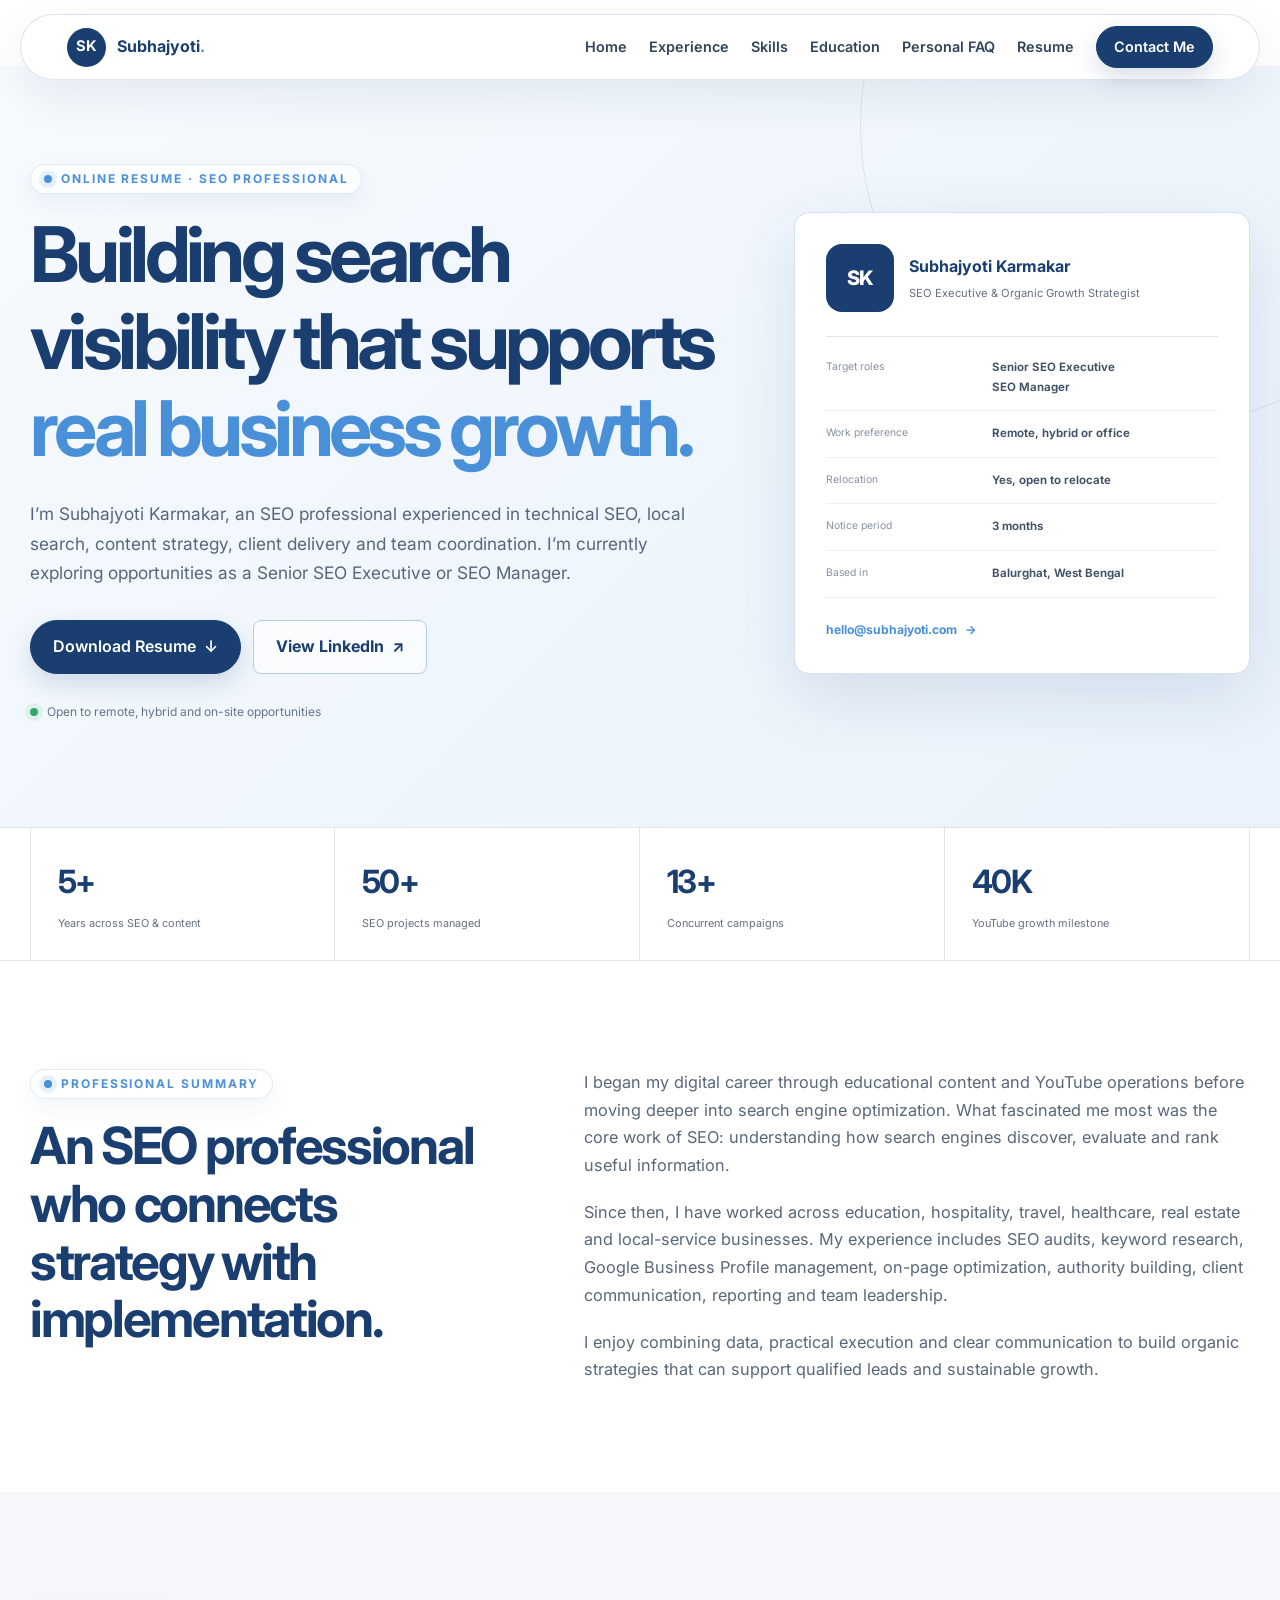
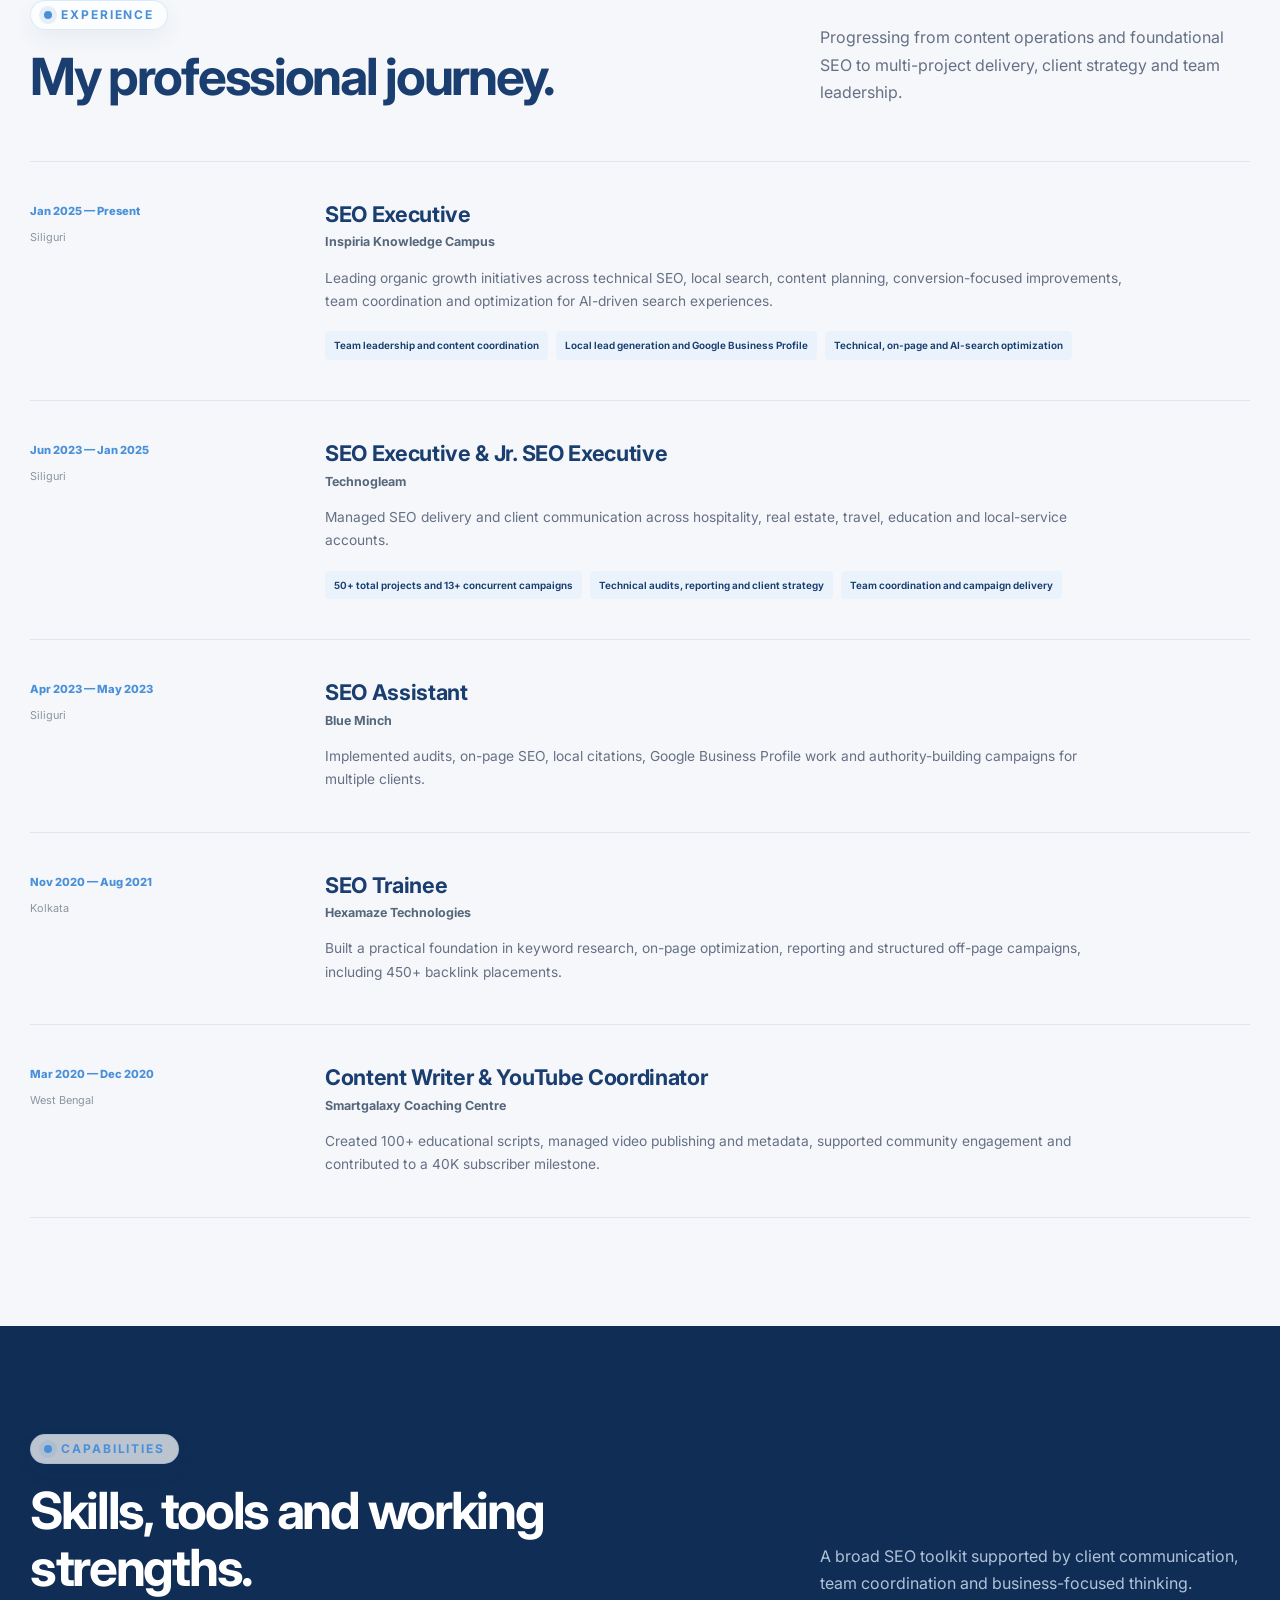
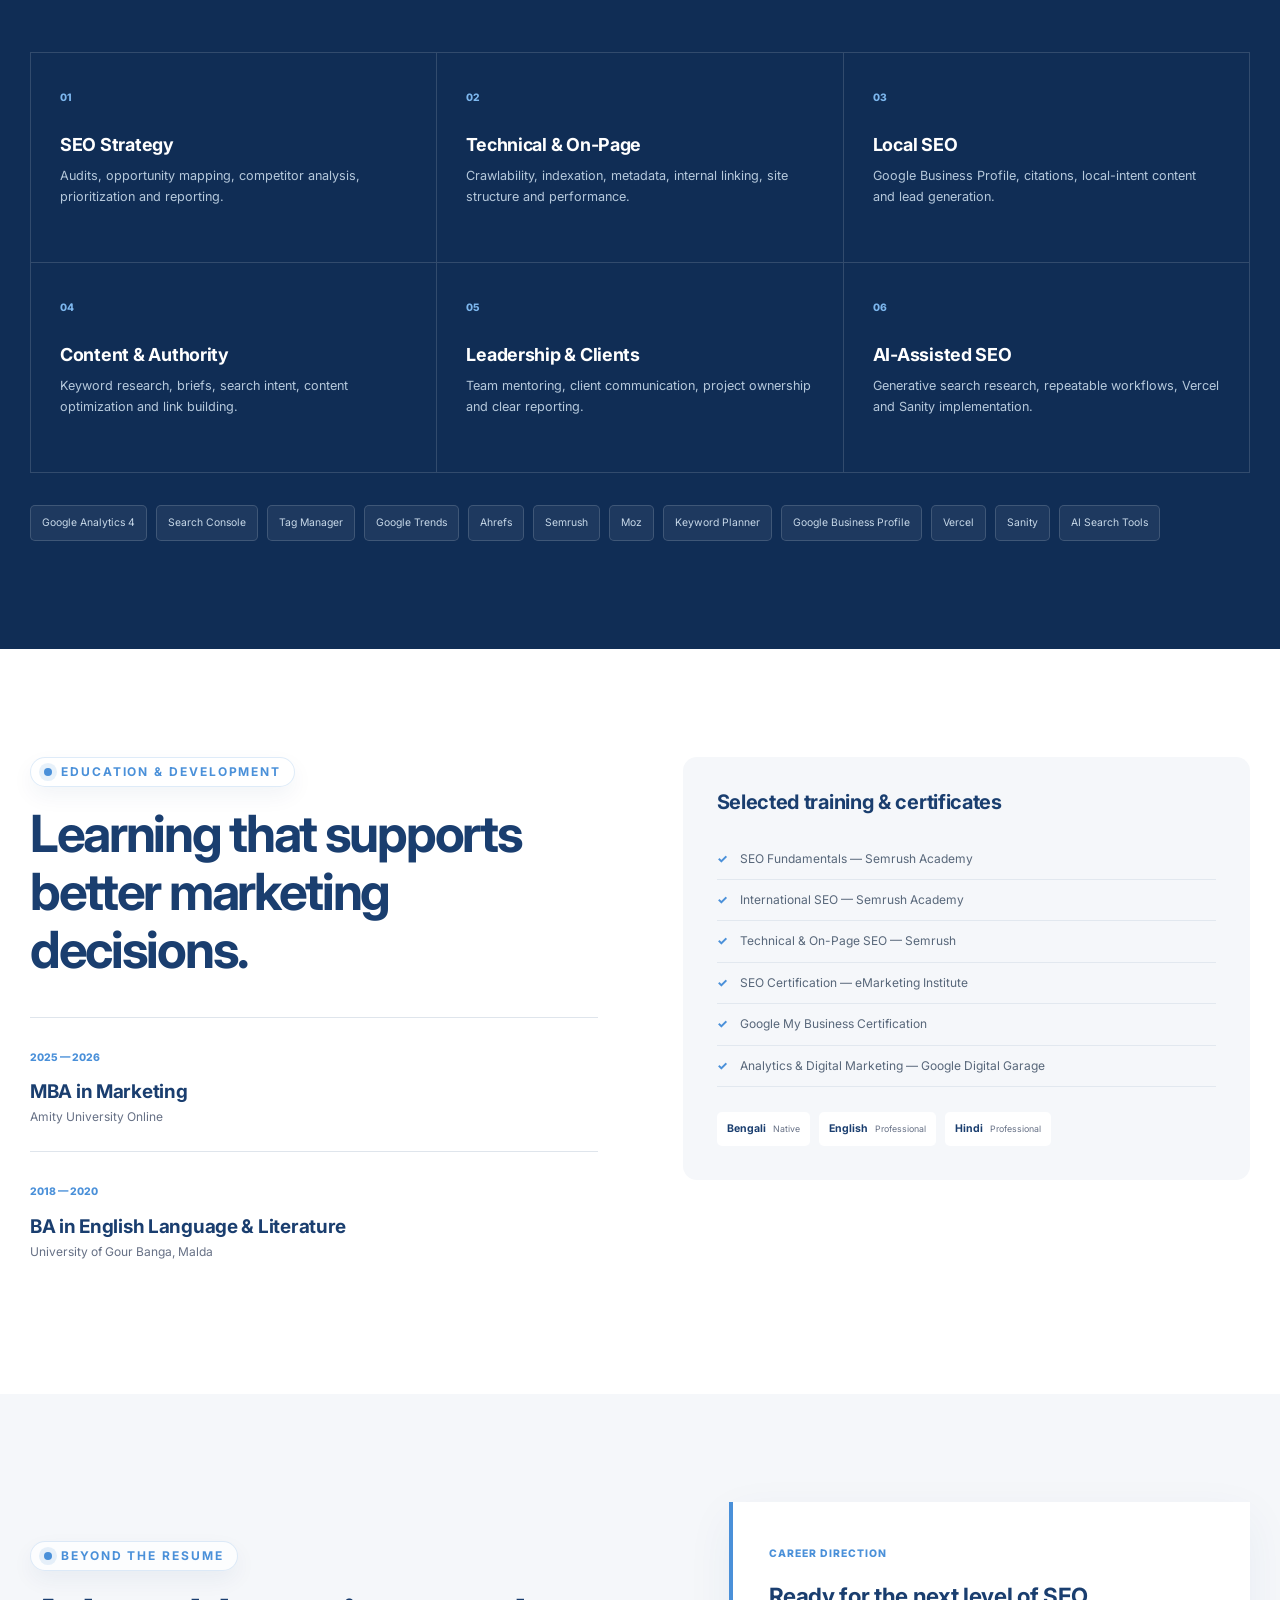
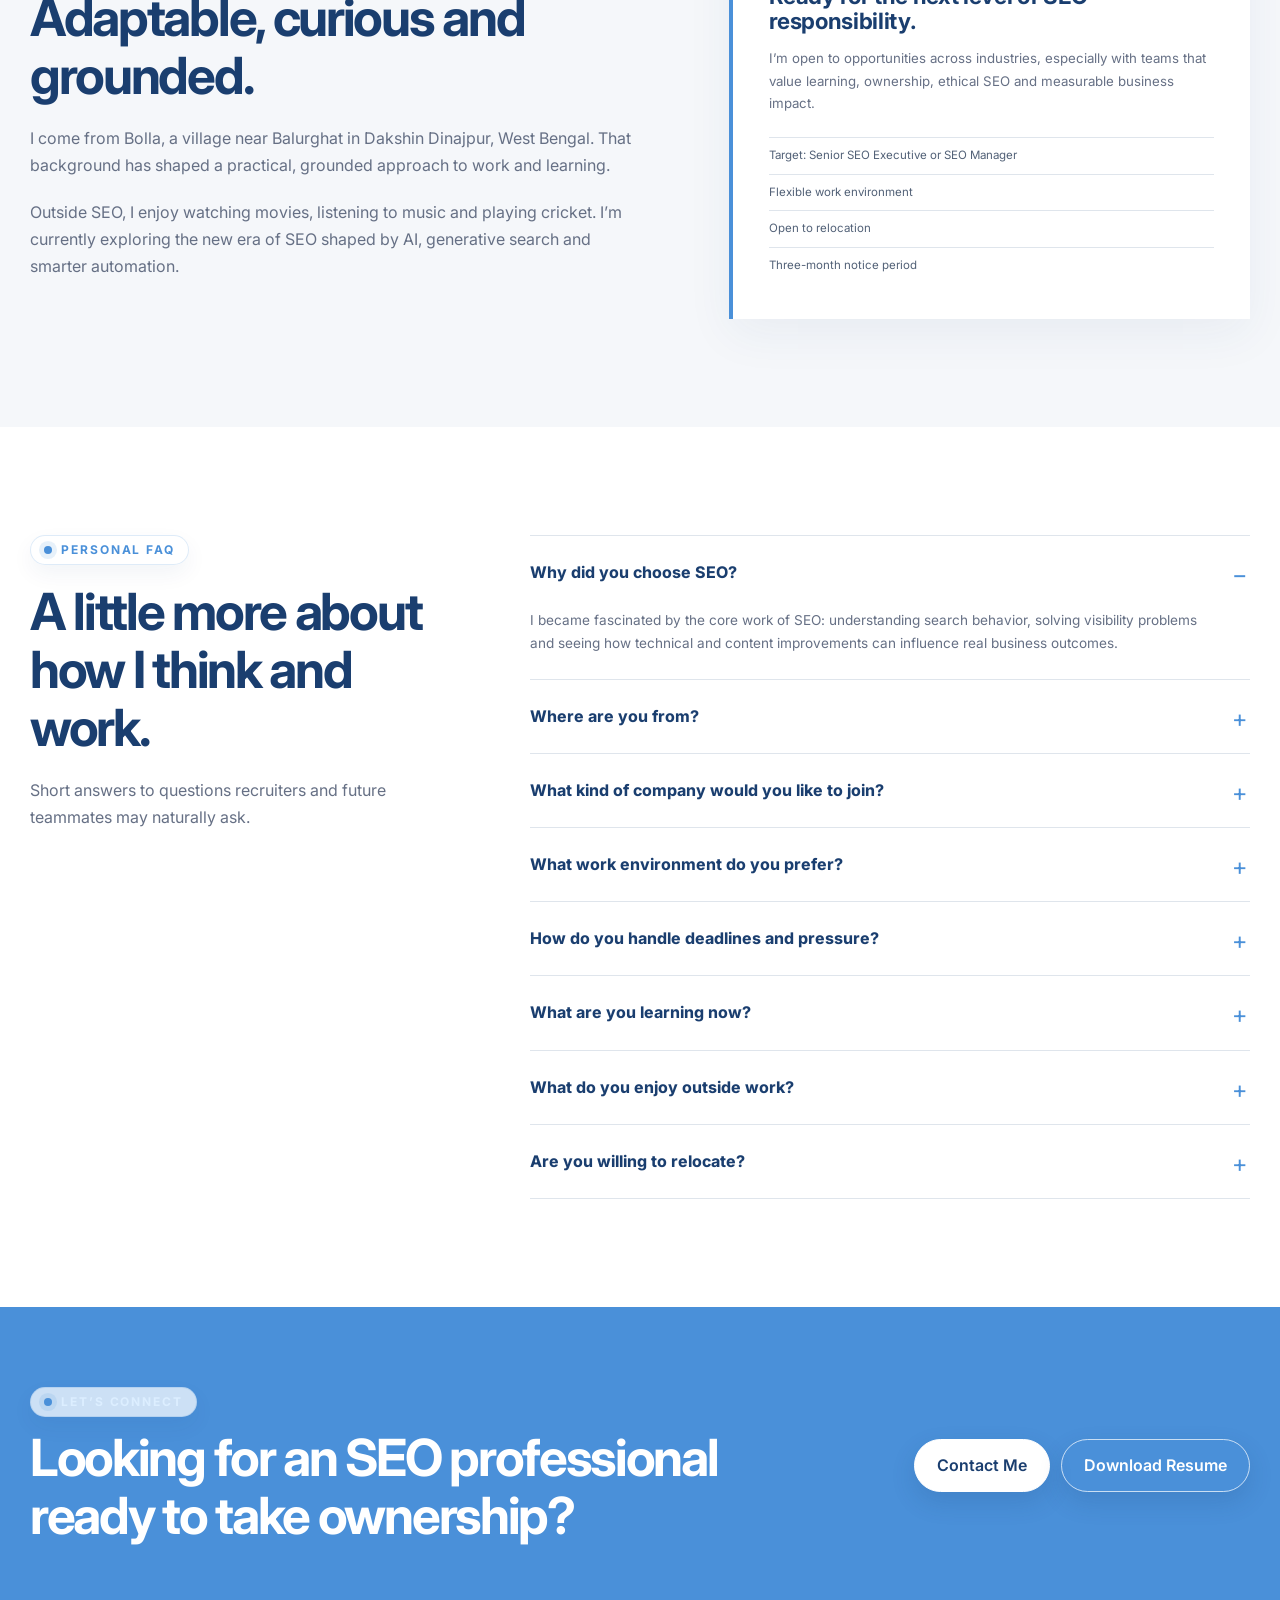
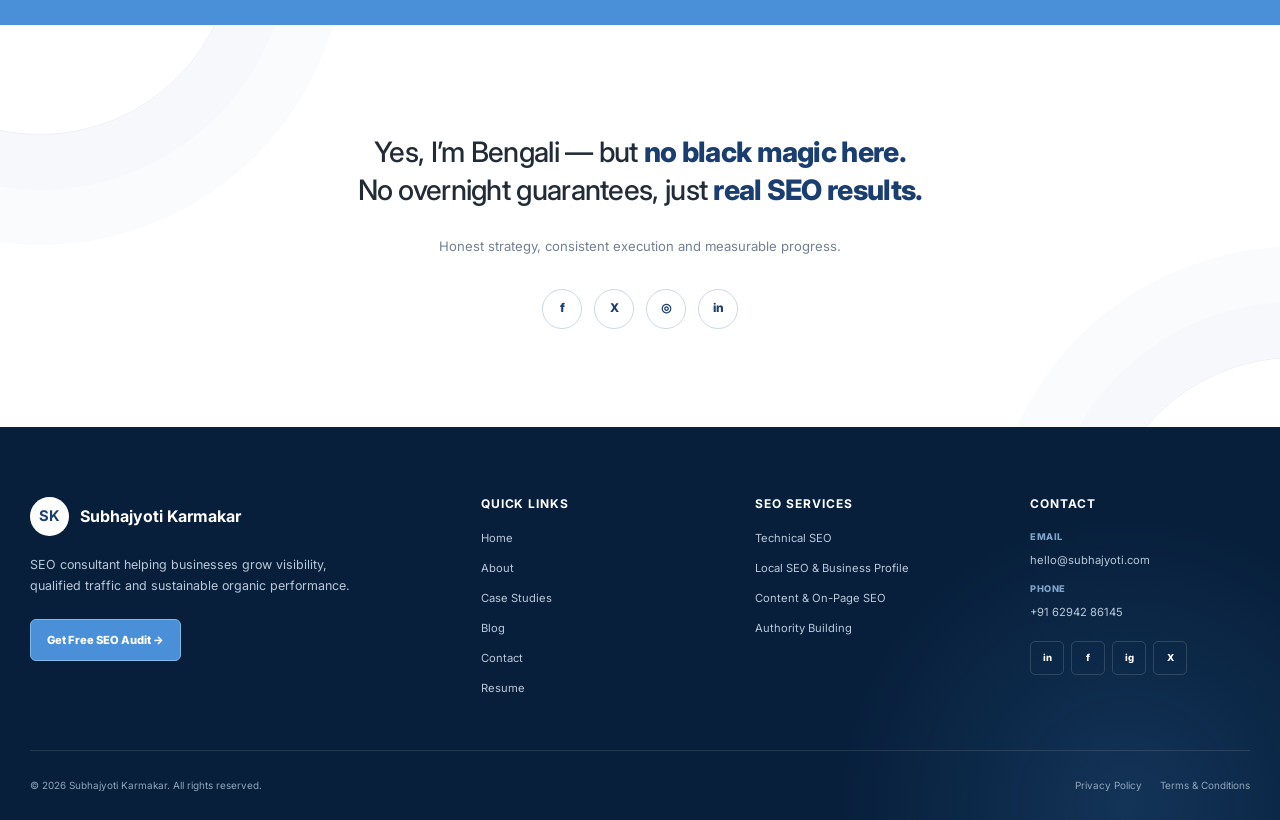
==== commit eadf82e7: "Add Google Tag Manager across website" ====
--- a/pages/about.html
+++ b/pages/about.html
@@ -1,6 +1,9 @@
 <!DOCTYPE html>
 <html lang="en">
 <head>
+  <!-- Google Tag Manager -->
+  <script>(function(w,d,s,l,i){w[l]=w[l]||[];w[l].push({'gtm.start':new Date().getTime(),event:'gtm.js'});var f=d.getElementsByTagName(s)[0],j=d.createElement(s),dl=l!='dataLayer'?'&l='+l:'';j.async=true;j.src='https://www.googletagmanager.com/gtm.js?id='+i+dl;f.parentNode.insertBefore(j,f);})(window,document,'script','dataLayer','GTM-P25HCW2P');</script>
+  <!-- End Google Tag Manager -->
   <meta charset="UTF-8">
   <meta name="viewport" content="width=device-width, initial-scale=1.0">
   <meta name="description" content="Learn about Subhajyoti Karmakar, an SEO professional with experience in technical SEO, local SEO, content strategy, team leadership and AI-assisted search optimization.">
@@ -62,6 +65,7 @@
   </script>
 </head>
 <body class="about-page">
+  <noscript><iframe src="https://www.googletagmanager.com/ns.html?id=GTM-P25HCW2P" height="0" width="0" style="display:none;visibility:hidden"></iframe></noscript>
   <a class="skip-link" href="#main-content">Skip to main content</a>
 
   <header class="site-header" id="top">
--- a/assets/css/styles.css
+++ b/assets/css/styles.css
@@ -263,6 +263,7 @@
 .case-results span { color: #a9bbd0; font-size: .7rem; }
 .case-note { margin-top: 18px; color: #8299b2; font-size: .7rem; }
 .case-cta { margin-top: 30px; text-align: center; }
+.case-study-button { position: relative; z-index: 1; margin-top: 26px; }
 
 .performance-section { background: #edf3f9; }
 .screenshot-grid { display: grid; grid-template-columns: repeat(2, 1fr); gap: 22px; }
@@ -399,6 +400,1100 @@
 .footer-legal { display: flex; flex-wrap: wrap; gap: 18px; }
 .footer-legal a { text-decoration: none; }
 .footer-legal a:hover { color: white; }
+
+/* Homepage visual refresh inspired by the supplied reference.
+   Content structure stays the same; this layer only improves UI polish. */
+body {
+  background:
+    radial-gradient(circle at 8% 4%, rgba(74, 144, 217, 0.13), transparent 26rem),
+    radial-gradient(circle at 92% 18%, rgba(26, 62, 111, 0.08), transparent 30rem),
+    #ffffff;
+}
+
+.container { width: min(calc(100% - 56px), 1220px); }
+
+.announcement {
+  background: linear-gradient(90deg, #0f315d, #1a3e6f);
+}
+
+.site-header {
+  top: 14px;
+  width: min(calc(100% - 40px), 1240px);
+  margin: 0 auto;
+  border: 1px solid rgba(209, 221, 235, .8);
+  border-radius: 999px;
+  box-shadow: 0 16px 45px rgba(16, 45, 85, .08);
+}
+
+.nav-wrap { min-height: 64px; padding-inline: 18px; }
+.brand-mark { border-radius: 999px; }
+.primary-nav { gap: 22px; }
+.primary-nav > a:not(.button) { color: #31445d; }
+
+.button {
+  border-radius: 999px;
+  box-shadow: 0 10px 24px rgba(26, 62, 111, .16);
+}
+
+.button:hover { box-shadow: 0 14px 28px rgba(74, 144, 217, .22); }
+
+.hero {
+  margin-top: -78px;
+  padding: 172px 0 112px;
+  background:
+    radial-gradient(circle at 13% 19%, rgba(154, 207, 132, .38), transparent 17rem),
+    radial-gradient(circle at 77% 24%, rgba(74, 144, 217, .28), transparent 22rem),
+    linear-gradient(180deg, #eef8ee 0%, #f9fbff 35%, #fff6ee 100%);
+}
+
+.hero::before {
+  top: 118px;
+  right: 7%;
+  width: 210px;
+  height: 210px;
+  border: 1px solid rgba(26, 62, 111, .08);
+  background: rgba(255, 255, 255, .42);
+}
+
+.hero::after {
+  right: -80px;
+  bottom: -150px;
+  width: 390px;
+  height: 390px;
+  border: 60px solid rgba(74, 144, 217, .10);
+}
+
+.hero-eyebrow { color: var(--blue); }
+
+.hero h1 {
+  color: var(--navy);
+  text-wrap: balance;
+}
+
+.hero h1 span {
+  display: inline;
+  color: #db5c34;
+}
+
+.hero-text {
+  max-width: 735px;
+  color: #536274;
+}
+
+.audit-card {
+  max-width: 930px;
+  border: 1px solid rgba(211, 223, 235, .92);
+  border-radius: 26px;
+  box-shadow: 0 30px 80px rgba(26, 62, 111, .14);
+}
+
+.audit-form input,
+.audit-form .button {
+  border-radius: 999px;
+}
+
+.trust-highlight,
+.brand-strip,
+.section,
+.proof-strip {
+  position: relative;
+}
+
+.trust-highlight {
+  background: linear-gradient(180deg, #ffffff 0%, #f6fbff 100%);
+}
+
+.trust-grid {
+  overflow: hidden;
+  border: 1px solid #dfe8f2;
+  border-radius: 24px;
+  background: white;
+  box-shadow: 0 18px 55px rgba(26, 62, 111, .07);
+}
+
+.trust-grid article {
+  border-top: 0;
+  border-left: 0;
+  background: linear-gradient(180deg, #ffffff 0%, #f8fbff 100%);
+}
+
+.proof-strip {
+  border: 0;
+  background: var(--navy);
+  color: white;
+}
+
+.proof-grid {
+  min-height: 135px;
+}
+
+.proof-grid > p,
+.proof-grid > p strong,
+.proof-grid > div strong,
+.proof-grid > div span {
+  color: white;
+}
+
+.proof-grid > div {
+  border-left-color: rgba(255, 255, 255, .18);
+}
+
+.brand-strip {
+  background: linear-gradient(90deg, #fffaf2, #f2f8ff, #fff5f8);
+}
+
+.brand-list span {
+  padding: 13px 22px;
+  border: 1px solid rgba(26, 62, 111, .10);
+  border-radius: 999px;
+  background: rgba(255, 255, 255, .78);
+  box-shadow: 0 10px 25px rgba(26, 62, 111, .05);
+}
+
+.section-muted {
+  background:
+    linear-gradient(135deg, #fff8ef 0%, #ffffff 45%, #eef8ff 100%);
+}
+
+.split-grid,
+.journey-layout,
+.clients-section .container,
+#services .container,
+.tools-section .container,
+.performance-section .container,
+.certificate-section .container,
+.testimonial-section .container,
+.process-layout,
+.faq-layout,
+.blog-section .container,
+.contact-grid {
+  position: relative;
+}
+
+.principles,
+.client-grid article,
+.service-card,
+.tool-grid article,
+.performance-mockup,
+.performance-evidence,
+.certificate-grid article,
+.testimonial-grid article,
+.blog-link-grid article,
+.contact-form {
+  border-color: rgba(205, 219, 234, .95);
+  border-radius: 24px;
+  box-shadow: 0 18px 48px rgba(26, 62, 111, .075);
+}
+
+.client-grid article,
+.service-card,
+.tool-grid article,
+.certificate-grid article,
+.blog-link-grid article {
+  background: rgba(255, 255, 255, .88);
+}
+
+.client-grid article:hover,
+.service-card:hover,
+.tool-grid article:hover,
+.certificate-grid article:hover,
+.blog-link-grid article:hover {
+  border-color: rgba(74, 144, 217, .55);
+  box-shadow: 0 24px 65px rgba(26, 62, 111, .12);
+  transform: translateY(-5px);
+}
+
+.journey-section {
+  background:
+    radial-gradient(circle at 10% 5%, rgba(74, 144, 217, .13), transparent 24rem),
+    #ffffff;
+}
+
+.journey-timeline li > div,
+.process-list li {
+  padding: 24px;
+  border: 1px solid rgba(205, 219, 234, .9);
+  border-radius: 20px;
+  background: white;
+  box-shadow: 0 12px 35px rgba(26, 62, 111, .055);
+}
+
+.journey-timeline li {
+  align-items: start;
+}
+
+.journey-timeline::before {
+  background: linear-gradient(var(--blue), rgba(74, 144, 217, .12));
+}
+
+.clients-section {
+  background: linear-gradient(180deg, #ffffff 0%, #f6fbff 100%);
+}
+
+#services {
+  background:
+    linear-gradient(180deg, #ffffff 0%, #fff8f1 100%);
+}
+
+.service-card {
+  overflow: hidden;
+  position: relative;
+}
+
+.service-card::before {
+  position: absolute;
+  inset: 0 0 auto;
+  height: 5px;
+  background: linear-gradient(90deg, var(--blue), var(--navy));
+  content: "";
+}
+
+.tools-section {
+  background: linear-gradient(180deg, #f3faff 0%, #fbf8ff 100%);
+}
+
+.tool-grid article > span {
+  border-radius: 999px;
+  background: linear-gradient(135deg, #eaf3fc, #ffffff);
+}
+
+.section-navy {
+  background:
+    radial-gradient(circle at 12% 10%, rgba(74, 144, 217, .22), transparent 22rem),
+    radial-gradient(circle at 88% 18%, rgba(255, 255, 255, .10), transparent 20rem),
+    #12345f;
+}
+
+.case-card {
+  border-color: rgba(255, 255, 255, .16);
+  border-radius: 28px;
+  background: rgba(255, 255, 255, .065);
+  box-shadow: 0 22px 70px rgba(0, 0, 0, .12);
+}
+
+.case-meta span {
+  border-radius: 999px;
+  background: rgba(255, 255, 255, .07);
+}
+
+.performance-section {
+  background:
+    linear-gradient(180deg, #eef7ff 0%, #ffffff 100%);
+}
+
+.performance-mockup,
+.performance-evidence {
+  overflow: hidden;
+}
+
+.mockup-bar {
+  background: linear-gradient(90deg, #ffffff, #f4f9ff);
+}
+
+.certificate-section {
+  background: linear-gradient(180deg, #ffffff 0%, #f8fbff 100%);
+}
+
+.certificate-title img {
+  border-radius: 999px;
+  box-shadow: 0 10px 24px rgba(26, 62, 111, .08);
+}
+
+.testimonial-section {
+  background: linear-gradient(180deg, #f6fbff 0%, #fff7fb 100%);
+}
+
+.testimonial-grid article {
+  border-style: solid;
+}
+
+.process-list {
+  display: grid;
+  gap: 16px;
+}
+
+.process-list li {
+  border-bottom: 0;
+}
+
+.process-list li + li {
+  padding-top: 24px;
+}
+
+.process-list > li > span {
+  box-shadow: inset 0 0 0 1px rgba(74, 144, 217, .16);
+}
+
+.faq-section {
+  background:
+    linear-gradient(180deg, #fff7ef 0%, #ffffff 100%);
+}
+
+.faq-list {
+  overflow: hidden;
+  border: 1px solid #dfe8f2;
+  border-radius: 24px;
+  background: white;
+  box-shadow: 0 18px 55px rgba(26, 62, 111, .07);
+}
+
+.faq-list details {
+  border-color: #e7edf5;
+}
+
+.faq-list summary,
+.faq-list details p {
+  padding-left: 26px;
+}
+
+.faq-list summary::after {
+  right: 24px;
+}
+
+.blog-section {
+  background:
+    radial-gradient(circle at 18% 6%, rgba(74, 144, 217, .12), transparent 22rem),
+    #ffffff;
+}
+
+.growth-cta {
+  background:
+    radial-gradient(circle at 20% 10%, rgba(255, 255, 255, .20), transparent 18rem),
+    linear-gradient(135deg, #0f315d, #1a3e6f 60%, #4a90d9);
+}
+
+.growth-cta-inner {
+  padding: 42px;
+  border: 1px solid rgba(255, 255, 255, .20);
+  border-radius: 30px;
+  background: rgba(255, 255, 255, .07);
+  box-shadow: 0 24px 70px rgba(16, 45, 85, .22);
+}
+
+.contact-section {
+  background:
+    radial-gradient(circle at 10% 10%, rgba(74, 144, 217, .17), transparent 22rem),
+    radial-gradient(circle at 92% 18%, rgba(26, 62, 111, .09), transparent 24rem),
+    linear-gradient(180deg, #ffffff 0%, #eef7ff 100%);
+}
+
+.contact-form input,
+.contact-form textarea {
+  border-radius: 16px;
+}
+
+.social-links a {
+  border-radius: 999px;
+}
+
+.site-footer {
+  background:
+    radial-gradient(circle at 88% 96%, rgba(74, 144, 217, .18), transparent 18rem),
+    #071f3b;
+}
+
+/* Stronger visual direction: less generic, more polished agency-style UI. */
+:root {
+  --soft-green: #eaf8ec;
+  --soft-peach: #fff3ea;
+  --soft-pink: #fff1f7;
+  --soft-lilac: #f5f2ff;
+  --glass: rgba(255, 255, 255, .74);
+}
+
+body {
+  background:
+    linear-gradient(180deg, #f7fbff 0%, #ffffff 18%, #f8fbff 100%);
+}
+
+.eyebrow {
+  display: inline-flex;
+  align-items: center;
+  gap: 9px;
+  width: fit-content;
+  margin-bottom: 18px;
+  padding: 8px 13px;
+  border: 1px solid rgba(74, 144, 217, .18);
+  border-radius: 999px;
+  background: rgba(255, 255, 255, .72);
+  box-shadow: 0 9px 22px rgba(26, 62, 111, .055);
+  line-height: 1;
+}
+
+.center-heading .eyebrow,
+.hero .eyebrow {
+  margin-inline: auto;
+}
+
+.eyebrow::before {
+  width: 8px;
+  height: 8px;
+  border-radius: 50%;
+  background: var(--blue);
+  box-shadow: 0 0 0 5px rgba(74, 144, 217, .13);
+  content: "";
+}
+
+.hero {
+  min-height: 790px;
+  display: grid;
+  align-items: center;
+  background:
+    radial-gradient(circle at 13% 20%, rgba(146, 229, 176, .55), transparent 18rem),
+    radial-gradient(circle at 82% 16%, rgba(74, 144, 217, .34), transparent 24rem),
+    radial-gradient(circle at 50% 100%, rgba(255, 207, 168, .36), transparent 24rem),
+    linear-gradient(180deg, #fbfff8 0%, #f6fbff 50%, #fff7ee 100%);
+}
+
+.hero-grid::before {
+  position: absolute;
+  top: 44%;
+  left: 50%;
+  z-index: -1;
+  width: min(1020px, 92vw);
+  height: 420px;
+  border-radius: 42px;
+  background:
+    linear-gradient(135deg, rgba(255,255,255,.52), rgba(255,255,255,.12)),
+    radial-gradient(circle at 20% 22%, rgba(74, 144, 217, .14), transparent 18rem);
+  box-shadow: inset 0 1px 0 rgba(255,255,255,.9), 0 40px 100px rgba(26,62,111,.12);
+  content: "";
+  transform: translate(-50%, -31%);
+}
+
+.hero h1 {
+  max-width: 1060px;
+  color: #102d55;
+  font-size: clamp(3.7rem, 8.6vw, 8.4rem);
+  letter-spacing: -.085em;
+}
+
+.hero h1 span {
+  position: relative;
+  display: inline-block;
+  color: transparent;
+  background: linear-gradient(90deg, var(--blue), #1a3e6f);
+  -webkit-background-clip: text;
+  background-clip: text;
+}
+
+.hero h1 span::after {
+  position: absolute;
+  right: 0;
+  bottom: .05em;
+  left: 0;
+  z-index: -1;
+  height: .18em;
+  border-radius: 999px;
+  background: rgba(74, 144, 217, .16);
+  content: "";
+}
+
+.hero-text {
+  font-size: clamp(1.05rem, 1.8vw, 1.32rem);
+}
+
+.audit-card {
+  overflow: hidden;
+  border-radius: 34px;
+  background:
+    linear-gradient(180deg, rgba(255,255,255,.94), rgba(255,255,255,.84)),
+    radial-gradient(circle at 0% 0%, rgba(74,144,217,.13), transparent 18rem);
+  backdrop-filter: blur(18px);
+}
+
+.audit-card::before {
+  position: absolute;
+  inset: 0 0 auto;
+  height: 7px;
+  background: linear-gradient(90deg, var(--navy), var(--blue), #8ec7f8);
+  content: "";
+}
+
+.audit-card h2 {
+  color: #0f315d;
+  font-size: clamp(1.2rem, 2vw, 1.55rem);
+}
+
+.audit-form {
+  padding: 8px;
+  border: 1px solid #d9e5f1;
+  border-radius: 999px;
+  background: #f6faff;
+}
+
+.audit-form input {
+  border-color: transparent;
+  background: transparent;
+}
+
+.trust-grid,
+.client-grid,
+.service-grid,
+.tool-grid,
+.case-grid,
+.screenshot-grid,
+.performance-evidence-grid,
+.certificate-grid,
+.testimonial-grid,
+.blog-link-grid {
+  perspective: 1200px;
+}
+
+.trust-grid article,
+.client-grid article,
+.service-card,
+.tool-grid article,
+.certificate-grid article,
+.testimonial-grid article,
+.blog-link-grid article {
+  position: relative;
+  overflow: hidden;
+}
+
+.trust-grid article::before,
+.client-grid article::before,
+.service-card::after,
+.certificate-grid article::before,
+.blog-link-grid article::before {
+  position: absolute;
+  right: -48px;
+  bottom: -54px;
+  width: 140px;
+  height: 140px;
+  border-radius: 50%;
+  background: rgba(74, 144, 217, .10);
+  content: "";
+}
+
+.trust-grid article:nth-child(2n)::before,
+.client-grid article:nth-child(2n)::before,
+.service-card:nth-child(2n)::after,
+.certificate-grid article:nth-child(2n)::before,
+.blog-link-grid article:nth-child(2n)::before {
+  background: rgba(26, 62, 111, .08);
+}
+
+.trust-grid article > span,
+.client-grid article > span,
+.card-number,
+.certificate-grid article > span {
+  display: grid;
+  width: 42px;
+  height: 42px;
+  place-items: center;
+  border-radius: 50%;
+  background: var(--navy);
+  color: white;
+  font-size: .7rem;
+}
+
+.proof-strip {
+  background:
+    radial-gradient(circle at 12% 12%, rgba(74, 144, 217, .32), transparent 17rem),
+    linear-gradient(90deg, #071f3b 0%, #123d70 48%, #1a3e6f 100%);
+}
+
+.proof-grid > div strong {
+  font-size: clamp(2.15rem, 4vw, 3.25rem);
+  color: #8ec7f8;
+}
+
+.brand-strip {
+  padding: 46px 0;
+}
+
+.brand-list {
+  gap: 16px;
+}
+
+.brand-list span {
+  min-width: 150px;
+  text-align: center;
+  transition: transform 180ms ease, box-shadow 180ms ease, color 180ms ease;
+}
+
+.brand-list span:hover {
+  color: var(--blue);
+  box-shadow: 0 18px 38px rgba(26,62,111,.12);
+  transform: translateY(-4px);
+}
+
+.section-heading h2,
+.center-heading h2,
+.trust-heading h2,
+.journey-intro h2,
+.process-intro h2,
+.faq-intro h2,
+.contact-copy h2 {
+  text-wrap: balance;
+}
+
+.section-heading h2::after,
+.center-heading h2::after,
+.trust-heading h2::after,
+.journey-intro h2::after,
+.process-intro h2::after,
+.faq-intro h2::after,
+.contact-copy h2::after {
+  display: block;
+  width: 72px;
+  height: 5px;
+  margin-top: 18px;
+  border-radius: 999px;
+  background: linear-gradient(90deg, var(--blue), rgba(74,144,217,.12));
+  content: "";
+}
+
+.center-heading h2::after,
+.trust-heading h2::after {
+  margin-inline: auto;
+}
+
+.split-grid {
+  padding: 58px;
+  border: 1px solid rgba(205, 219, 234, .9);
+  border-radius: 36px;
+  background:
+    radial-gradient(circle at 88% 12%, rgba(74,144,217,.12), transparent 18rem),
+    rgba(255,255,255,.76);
+  box-shadow: 0 24px 75px rgba(26,62,111,.09);
+}
+
+.journey-timeline li > div {
+  border-left: 5px solid var(--blue);
+  transition: transform 180ms ease, box-shadow 180ms ease;
+}
+
+.journey-timeline li > div:hover {
+  box-shadow: 0 22px 58px rgba(26,62,111,.11);
+  transform: translateX(5px);
+}
+
+.clients-section {
+  background:
+    linear-gradient(180deg, #ffffff 0%, #f1fbf7 100%);
+}
+
+.client-grid article:nth-child(1),
+.service-card:nth-child(1),
+.blog-link-grid article:nth-child(1) { background: linear-gradient(180deg, #ffffff, var(--soft-green)); }
+.client-grid article:nth-child(2),
+.service-card:nth-child(2),
+.blog-link-grid article:nth-child(2) { background: linear-gradient(180deg, #ffffff, var(--soft-peach)); }
+.client-grid article:nth-child(3),
+.service-card:nth-child(3),
+.blog-link-grid article:nth-child(3) { background: linear-gradient(180deg, #ffffff, #eef7ff); }
+.client-grid article:nth-child(4),
+.service-card:nth-child(4) { background: linear-gradient(180deg, #ffffff, var(--soft-lilac)); }
+
+.service-card {
+  min-height: 390px;
+}
+
+.service-card h3 {
+  font-size: 1.6rem;
+}
+
+.service-card ul {
+  position: relative;
+  z-index: 1;
+}
+
+.tool-grid article {
+  min-height: 118px;
+  background: linear-gradient(135deg, white, #f5faff);
+}
+
+.tool-grid article > span {
+  width: 48px;
+  height: 48px;
+  flex-basis: 48px;
+  color: white;
+  background: linear-gradient(135deg, var(--navy), var(--blue));
+}
+
+.tool-grid h3 {
+  font-size: .94rem;
+}
+
+.section-navy {
+  position: relative;
+  overflow: hidden;
+}
+
+.section-navy::before {
+  position: absolute;
+  top: -160px;
+  left: -100px;
+  width: 360px;
+  height: 360px;
+  border-radius: 50%;
+  background: rgba(74, 144, 217, .20);
+  content: "";
+  filter: blur(8px);
+}
+
+.case-card {
+  transition: transform 180ms ease, background 180ms ease, box-shadow 180ms ease;
+}
+
+.case-card:hover {
+  background: rgba(255,255,255,.095);
+  box-shadow: 0 34px 90px rgba(0,0,0,.20);
+  transform: translateY(-8px);
+}
+
+.case-card h3 {
+  font-size: clamp(1.7rem, 2.4vw, 2.15rem);
+}
+
+.performance-mockup,
+.performance-evidence {
+  transition: transform 180ms ease, box-shadow 180ms ease;
+}
+
+.performance-mockup:hover,
+.performance-evidence:hover {
+  box-shadow: 0 30px 80px rgba(26,62,111,.14);
+  transform: translateY(-6px);
+}
+
+.certificate-grid article {
+  min-height: 205px;
+}
+
+.certificate-grid article::after {
+  background: white;
+  content: "✓";
+}
+
+.testimonial-grid article {
+  background:
+    linear-gradient(180deg, #ffffff, #f8fbff);
+}
+
+.testimonial-grid blockquote::before {
+  display: block;
+  margin-bottom: 8px;
+  color: var(--blue);
+  content: "★★★★★";
+  font-size: .78rem;
+  letter-spacing: .08em;
+}
+
+.process-list li {
+  grid-template-columns: 72px 1fr;
+  align-items: start;
+  background: linear-gradient(135deg, white, #f7fbff);
+}
+
+.process-list > li > span {
+  width: 58px;
+  height: 58px;
+  color: white;
+  background: linear-gradient(135deg, var(--navy), var(--blue));
+}
+
+.faq-list summary {
+  font-size: 1.02rem;
+}
+
+.growth-cta {
+  padding: 96px 0;
+}
+
+.growth-cta h2 {
+  font-size: clamp(2.7rem, 5vw, 4.7rem);
+}
+
+.contact-form {
+  background:
+    linear-gradient(180deg, rgba(255,255,255,.94), rgba(255,255,255,.82)),
+    radial-gradient(circle at 100% 0%, rgba(74,144,217,.14), transparent 18rem);
+  backdrop-filter: blur(14px);
+}
+
+.email-link {
+  padding: 16px 20px;
+  border: 1px solid rgba(74, 144, 217, .22);
+  border-radius: 18px;
+  background: white;
+  box-shadow: 0 14px 36px rgba(26,62,111,.08);
+}
+
+.hero-dashboard {
+  position: relative;
+  display: grid;
+  grid-template-columns: 1.15fr .85fr;
+  gap: 18px;
+  max-width: 980px;
+  margin: 34px auto 0;
+  text-align: left;
+}
+
+.hero-dashboard::before {
+  position: absolute;
+  inset: 18px 8% -14px;
+  z-index: -1;
+  border-radius: 36px;
+  background: linear-gradient(90deg, rgba(74,144,217,.23), rgba(26,62,111,.15));
+  content: "";
+  filter: blur(28px);
+}
+
+.dashboard-panel {
+  position: relative;
+  overflow: hidden;
+  border: 1px solid rgba(210, 224, 238, .92);
+  border-radius: 28px;
+  background:
+    linear-gradient(180deg, rgba(255,255,255,.94), rgba(255,255,255,.82));
+  box-shadow: 0 24px 70px rgba(26,62,111,.14);
+  backdrop-filter: blur(18px);
+}
+
+.dashboard-panel::after {
+  position: absolute;
+  right: -54px;
+  bottom: -64px;
+  width: 150px;
+  height: 150px;
+  border-radius: 50%;
+  background: rgba(74,144,217,.11);
+  content: "";
+}
+
+.dashboard-search {
+  grid-row: span 2;
+  padding: 28px;
+}
+
+.dashboard-topline {
+  display: flex;
+  align-items: center;
+  justify-content: space-between;
+  gap: 18px;
+}
+
+.dashboard-topline span,
+.dashboard-badge {
+  color: var(--blue);
+  font-size: .68rem;
+  font-weight: 800;
+  letter-spacing: .12em;
+  text-transform: uppercase;
+}
+
+.dashboard-topline strong {
+  color: var(--navy);
+  font-size: .88rem;
+}
+
+.dashboard-chart {
+  display: flex;
+  height: 210px;
+  align-items: end;
+  gap: 12px;
+  margin-top: 30px;
+  padding: 22px 18px 0;
+  border-radius: 22px;
+  background:
+    repeating-linear-gradient(to bottom, rgba(26,62,111,.08) 0 1px, transparent 1px 42px),
+    linear-gradient(180deg, #f7fbff, #ffffff);
+}
+
+.dashboard-chart span {
+  position: relative;
+  z-index: 1;
+  width: 100%;
+  border-radius: 999px 999px 0 0;
+  background: linear-gradient(180deg, #7fc1ff, var(--blue) 52%, var(--navy));
+  box-shadow: 0 10px 24px rgba(74,144,217,.22);
+}
+
+.dashboard-chart span:nth-child(2n) {
+  background: linear-gradient(180deg, #b7ddff, #4a90d9);
+}
+
+.dashboard-evidence {
+  position: relative;
+  z-index: 1;
+  display: block;
+  overflow: hidden;
+  margin-top: 24px;
+  border: 1px solid #dce6f0;
+  border-radius: 14px;
+  background: #f5f8fc;
+  box-shadow: 0 12px 30px rgba(26,62,111,.09);
+}
+
+.dashboard-evidence img {
+  display: block;
+  width: 100%;
+  height: auto;
+  transition: transform 200ms ease;
+}
+
+.dashboard-evidence:hover img { transform: scale(1.015); }
+
+.dashboard-evidence-footer {
+  position: relative;
+  z-index: 1;
+  display: flex;
+  align-items: end;
+  justify-content: space-between;
+  gap: 20px;
+  margin-top: 20px;
+  padding-top: 18px;
+  border-top: 1px solid #e3eaf1;
+}
+
+.dashboard-evidence-footer span,
+.dashboard-evidence-footer strong { display: block; }
+.dashboard-evidence-footer span { color: var(--muted); font-size: .65rem; text-transform: uppercase; letter-spacing: .08em; }
+.dashboard-evidence-footer strong { margin-top: 5px; color: var(--navy); font-size: .88rem; }
+.dashboard-evidence-footer > a { flex: 0 0 auto; color: var(--blue); font-size: .72rem; font-weight: 800; text-decoration: none; }
+.dashboard-evidence-footer > a:hover { text-decoration: underline; text-underline-offset: 4px; }
+
+.dashboard-stats {
+  display: grid;
+  grid-template-columns: repeat(2, 1fr);
+  gap: 12px;
+  margin-top: 18px;
+}
+
+.dashboard-stats div {
+  padding: 18px;
+  border-radius: 20px;
+  background: #f2f8ff;
+}
+
+.dashboard-stats strong,
+.dashboard-stats span,
+.dashboard-leads strong,
+.dashboard-leads span {
+  display: block;
+}
+
+.dashboard-stats strong,
+.dashboard-leads strong {
+  color: var(--navy);
+  font-size: 2rem;
+  line-height: 1;
+  letter-spacing: -.05em;
+}
+
+.dashboard-stats span,
+.dashboard-leads span {
+  margin-top: 7px;
+  color: var(--muted);
+  font-size: .72rem;
+}
+
+.dashboard-audit {
+  padding: 26px;
+  background:
+    radial-gradient(circle at 100% 0%, rgba(74,144,217,.14), transparent 12rem),
+    white;
+}
+
+.dashboard-audit h3 {
+  margin-top: 15px;
+  color: var(--navy);
+  font-size: 1.4rem;
+}
+
+.dashboard-audit ul {
+  position: relative;
+  z-index: 1;
+  display: grid;
+  gap: 10px;
+  margin: 18px 0 0;
+  padding: 0;
+  list-style: none;
+}
+
+.dashboard-audit li {
+  display: flex;
+  align-items: center;
+  gap: 10px;
+  color: #526176;
+  font-size: .82rem;
+}
+
+.dashboard-audit li span {
+  width: 10px;
+  height: 10px;
+  border-radius: 50%;
+  background: var(--blue);
+  box-shadow: 0 0 0 5px rgba(74,144,217,.12);
+}
+
+.dashboard-leads {
+  display: grid;
+  align-content: center;
+  min-height: 150px;
+  padding: 26px;
+  background:
+    radial-gradient(circle at 100% 100%, rgba(26,62,111,.14), transparent 12rem),
+    linear-gradient(135deg, #ffffff, #eaf6ff);
+}
+
+.dashboard-leads strong {
+  font-size: 2.7rem;
+  color: var(--blue);
+}
+
+.hero .audit-card {
+  margin-top: 38px;
+}
+
+.trust-heading {
+  padding: 42px;
+  border-radius: 30px;
+  background:
+    linear-gradient(135deg, rgba(255,255,255,.86), rgba(255,255,255,.58)),
+    radial-gradient(circle at 100% 0%, rgba(74,144,217,.13), transparent 18rem);
+  box-shadow: 0 18px 55px rgba(26,62,111,.07);
+}
+
+.section-heading {
+  padding: 28px 0;
+}
+
+.case-card,
+.service-card,
+.client-grid article,
+.certificate-grid article,
+.blog-link-grid article {
+  isolation: isolate;
+}
+
+.case-card::before {
+  position: absolute;
+  inset: auto 32px 32px auto;
+  width: 42px;
+  height: 42px;
+  border-radius: 50%;
+  background: rgba(126, 183, 238, .16);
+  content: "";
+}
+
+.case-card {
+  position: relative;
+}
+
+.performance-section .section-heading,
+.certificate-section .center-heading,
+.testimonial-section .section-heading,
+.faq-section .faq-intro {
+  padding: 32px;
+  border: 1px solid rgba(205,219,234,.72);
+  border-radius: 30px;
+  background: rgba(255,255,255,.68);
+  box-shadow: 0 18px 48px rgba(26,62,111,.055);
+}
 
 @media (max-width: 980px) {
   .menu-toggle { display: grid; width: 43px; height: 43px; place-content: center; gap: 5px; border: 1px solid var(--line); border-radius: 8px; background: white; cursor: pointer; }
@@ -488,3 +1583,89 @@
   html { scroll-behavior: auto; }
   *, *::before, *::after { scroll-behavior: auto !important; transition: none !important; }
 }
+
+@media (max-width: 980px) {
+  .hero-dashboard {
+    grid-template-columns: 1fr;
+    max-width: 720px;
+  }
+
+  .dashboard-search {
+    grid-row: auto;
+  }
+
+  .site-header {
+    top: 8px;
+    width: min(calc(100% - 24px), 1240px);
+  }
+
+  .split-grid {
+    padding: 40px;
+  }
+}
+
+@media (max-width: 760px) {
+  .hero {
+    min-height: auto;
+    padding-top: 142px;
+  }
+
+  .hero-grid::before {
+    height: 520px;
+    border-radius: 28px;
+  }
+
+  .hero-dashboard {
+    gap: 14px;
+  }
+
+  .dashboard-search,
+  .dashboard-audit,
+  .dashboard-leads {
+    padding: 20px;
+    border-radius: 22px;
+  }
+
+  .dashboard-topline {
+    align-items: flex-start;
+    flex-direction: column;
+    gap: 4px;
+  }
+
+  .dashboard-chart {
+    height: 155px;
+    gap: 8px;
+    padding-inline: 12px;
+  }
+
+  .dashboard-evidence-footer {
+    align-items: flex-start;
+    flex-direction: column;
+    gap: 12px;
+  }
+
+  .dashboard-stats {
+    grid-template-columns: 1fr;
+  }
+
+  .dashboard-leads {
+    min-height: 125px;
+  }
+
+  .trust-heading,
+  .performance-section .section-heading,
+  .certificate-section .center-heading,
+  .testimonial-section .section-heading,
+  .faq-section .faq-intro,
+  .split-grid,
+  .growth-cta-inner {
+    padding: 24px;
+    border-radius: 24px;
+  }
+
+  .eyebrow {
+    font-size: .62rem;
+    letter-spacing: .11em;
+  }
+}
+
--- a/assets/css/about.css
+++ b/assets/css/about.css
@@ -122,7 +122,7 @@
 .bengali-seal span { font-family: "Noto Sans Bengali", sans-serif; font-size: 1.3rem; font-weight: 800; line-height: 1; }
 .bengali-seal small { margin-top: 7px; color: var(--blue); font-size: .48rem; font-weight: 800; letter-spacing: .18em; }
 .bengali-kicker { margin-bottom: 17px; color: var(--blue); font-size: .75rem; font-weight: 700; letter-spacing: .1em; text-transform: uppercase; }
-.bengali-signoff h2 { max-width: 900px; margin-inline: auto; color: #222b38; font-family: "Inter", sans-serif; font-size: clamp(2rem, 4vw, 3.45rem); font-weight: 500; letter-spacing: -.04em; line-height: 1.24; }
+.bengali-signoff h2 { max-width: 760px; margin-inline: auto; color: #222b38; font-family: "Inter", sans-serif; font-size: clamp(1.35rem, 2.2vw, 2rem); font-weight: 500; letter-spacing: -.025em; line-height: 1.38; }
 .bengali-signoff h2 strong { color: var(--navy); font-weight: 800; }
 .signoff-translation { margin-top: 25px; color: #748092; font-size: .82rem; }
 .signoff-socials { display: flex; align-items: center; justify-content: center; gap: 12px; margin-top: 31px; }
@@ -156,6 +156,7 @@
   .resume-cta-actions { width: 100%; flex-direction: column; }
   .resume-cta-actions .button { width: 100%; }
   .bengali-signoff { padding: 82px 0 74px; }
-  .bengali-signoff h2 { font-size: clamp(1.75rem, 8.5vw, 2.6rem); line-height: 1.32; }
+  .bengali-signoff h2 { max-width: 540px; font-size: clamp(1.15rem, 5vw, 1.45rem); line-height: 1.42; }
   .signoff-translation { max-width: 300px; margin-inline: auto; }
 }
+
